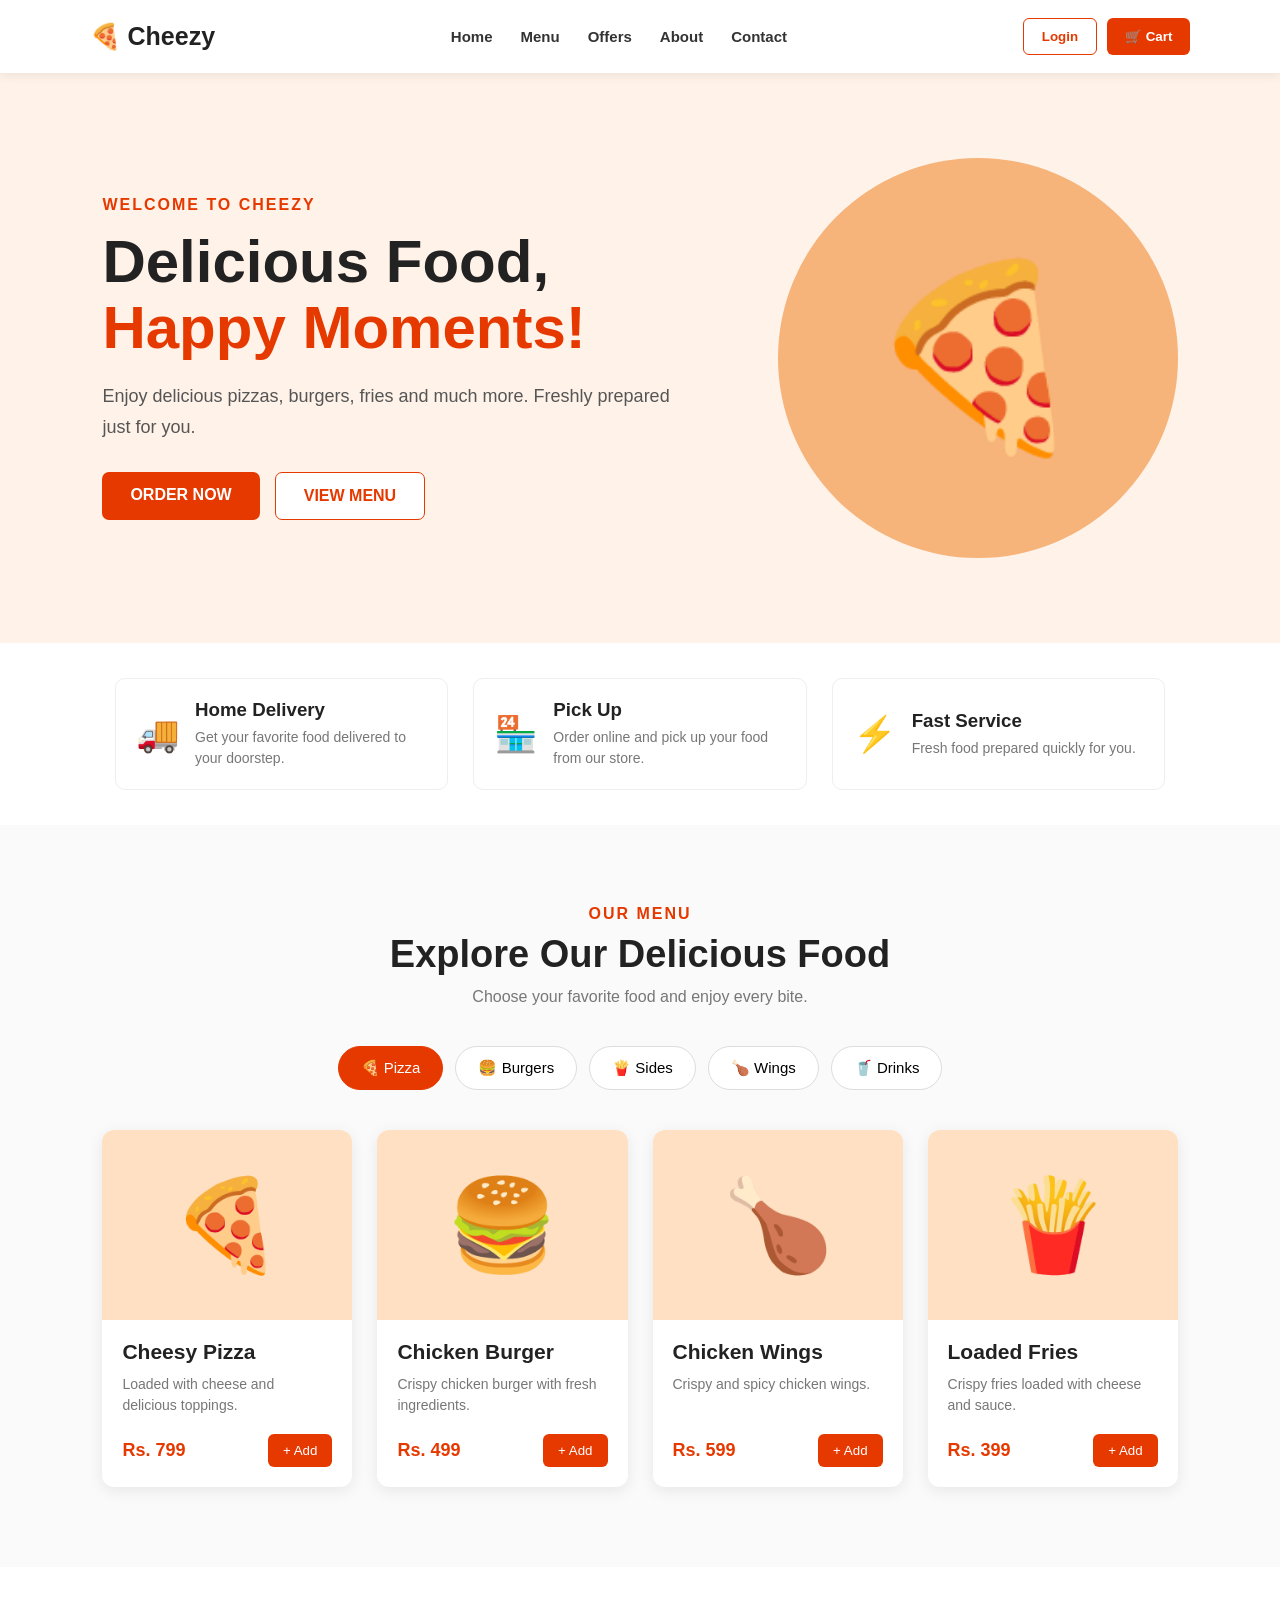
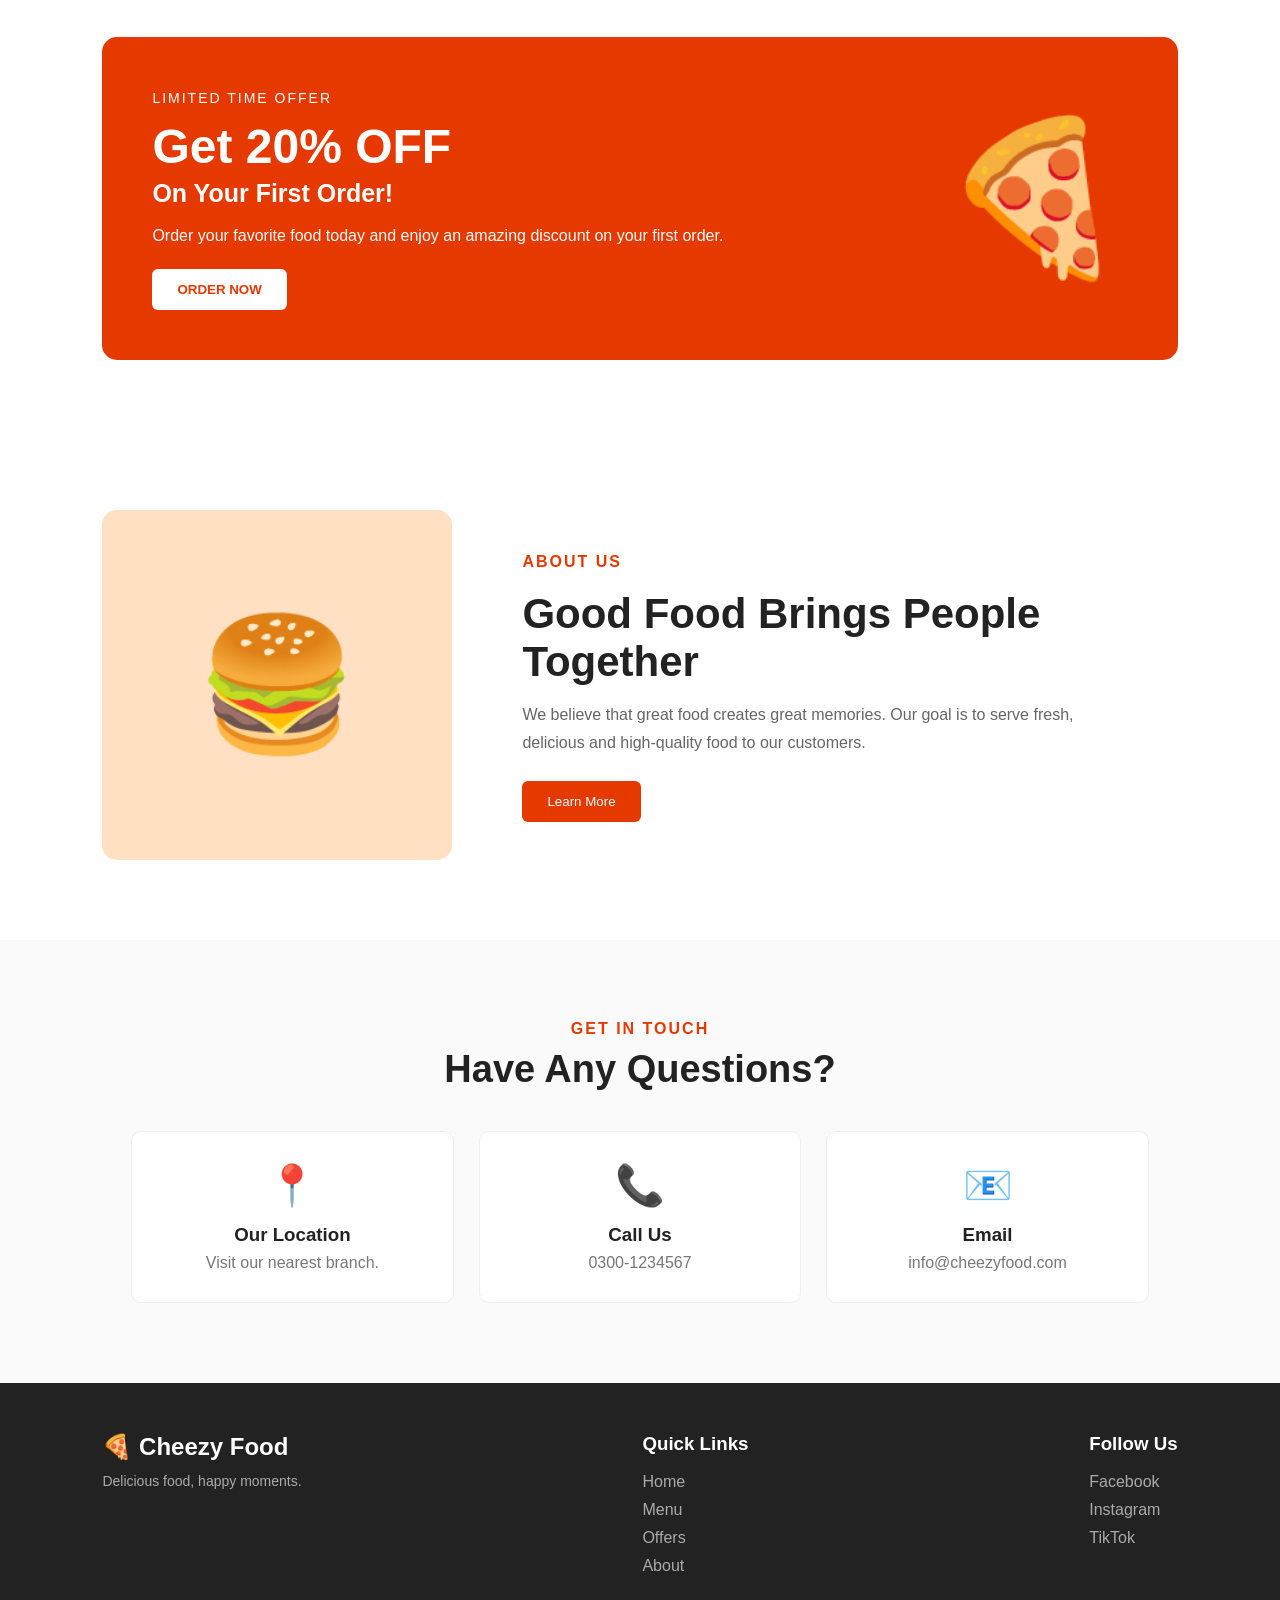
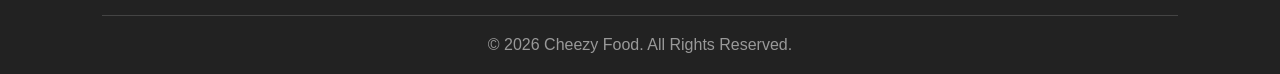
==== intex.html @ 3e284383 "Initial commit" ====
<!--DOCTYPE html>
<html lang="en">
<head>
    <meta charset="UTF-8">
    <meta name="viewport" content="width=device-width, initial-scale=1.0">
    <title>Document</title>
    <link rel="stylesheet" href="style.css"> 
</head>
<body>
 <div class="image">

        <img src="Dentira.png"
             alt="Dentira">

    </div>
<header>
    <h1>Dentira</h1>
    
    <nav>
        <a href="#">Sign in</a>
        <button>Get Started</button>
    </nav>
</header>

<section class="hero">

    <div class="content">

        <h2>
            Take control of<br>
            your spend
        </h2>

        <p>
            Consolidate all your procurement
            processes and vendors in one place
        </p>

        <button>
            Lets Get Started
        </button>

    </div>

    <div class="image">

        <img src="Doctor.png"
             alt="Dentira">

    </div>

</section>

<footer>

    <p>
        Trusted By 200+ Largest DSOs
    </p>

</footer>

    <div class="logos">

        <img src="Heartland.png" alt="Heartland">
        <img src="MB2.png" alt="MB2">
        <img src="Affordable Dentures.png" alt="Affordable Dentures">
        <img src="123Dentist.png" alt="123Dentist">
        <img src="Sonravo.png" alt="Sonravo">
        <img src="PDS Health.png" alt="PDS Health">

    </div>

</section>


<!-- Why Choose Section --

<section class="why">

    <h2>Why choose Dentira?</h2>

    <div class="cards">

        <!-- Card 1 --
        <div class="card vendors">

            <h3>All Your Vendors</h3>

            <p>
                Dentira aggregates all your favorite
                suppliers in one marketplace
            </p>

            <div class="dots"></div>
            <div class="corner"></div>

        </div>


        <!-- Card 2 --
        <div class="card stock">

            <h3>Real-time Vendor Stock Status</h3>

            <p>
                Compare your negotiated prices and stock
                status from your vendors in realtime
            </p>

            <div class="lines"></div>
            <div class="corner"></div>

        </div>

    </div>

</section>
<div class="cards">

    <div class="card catalog">
        <h3>Catalog Management</h3>
        <p>
            Improve formulary compliance by
            controlling vendor catalog item visibility
            with a click
        </p>
        <div class="shape"></div>
    </div>

    <div class="card spend">
        <h3>Spend Control</h3>
        <p>
            Customizable budgets and approval
            workflow down to location, vendor or SKU
            level
        </p>
        <div class="shape"></div>
    </div>

    <div class="card support">
        <h3>Dedicated Support</h3>
        <p>
            Team Dentira works with you to achieve
            your goals
        </p>
        <div class="shape"></div>
    </div>

    <div class="card inventory">
        <h3>Inventory Management</h3>
        <p>
            Best-in-class Artificial Intelligence for
            inventory management
        </p>
        <div class="shape"></div>
    </div>
</div>
<!-- Last Two Cards --

<div class="cards">

    <div class="card invoice">
        <h3>Invoice Matching</h3>

        <p>
            AI powered, fully automated 4-way invoice
            reconciliation
        </p>

        <div class="shape"></div>
    </div>


    <div class="card automation">
        <h3>AP Automation</h3>

        <p>
            Integrates with with your backend financial
            system seamlessly to automatically code
            invoices to your GL accounts
        </p>

        <div class="shape"></div>
    </div>

</div>


<!-- More Section --

<section class="more">

    <h2>&amp; More</h2>

    <p>
        Free customization for your unique needs.
    </p>

    <button>
        Lets Get Started
    </button>
<br>
<br>
    <h1><strong>Here’s</strong> what our customers say about us</strong></h1>
   
    <br>
    <element class="image">
 <img src="pc.png" alt="Dentira">
    </element>
<p>Dentira’s clinical supply chain platform has provided Heartland Dental with a highly sophisticated yet easy-to-use, scalable solution to give our Operations and Sourcing teams a unified view of spend as well as insights into areas of operational efficiencies—allowing our supported dentists to reduce many of the costs of practicing.</p>
<section class="faq-section">
<header>
    <h1>Get started for free</h1>
</header>
    <h1>Frequently Asked Questions</h1>
    
    <div class="faq-item">
        <h3>Is Dentira a Supplier? Or a Buying Group?</h3>
        <p>
            Dentira is neither a Supplier, nor a Buying Group. We don’t resell
            any products or negotiate prices with suppliers. Dentira is a
            platform where you can search, compare prices and order across
            all the suppliers in one place.
        </p>
    </div>

    <div class="faq-item">
        <h3>Does Dentira support my suppliers?</h3>
        <p>
            Right now Dentira supports most of the major suppliers in US.
            We are always adding more suppliers, please message us if you
            want to add a supplier.
        </p>
    </div>

    <div class="faq-item">
        <h3>Will my billing and invoicing change with suppliers?</h3>
        <p>
            No, your billing, shipping and logistics stay exactly the same
            as Dentira does not change the way your suppliers receive your orders.
        </p>
    </div>

</body>
</html>

<html lang="en">
<head>
<meta charset="UTF-8">
<meta name="viewport" content="width=device-width, initial-scale=1.0">
<title>Dentira - Take control of your spend</title>
<link rel="stylesheet" href="style.css">
</head>
<body>

  <!-- ===== HEADER ===== --
  <header class="navbar">
    <div class="container navbar-inner">
      <a href="#" class="logo">
        <span class="tooth-icon"><h1>🦷</h1></span>
        <h1> <strong>Dentira</strong></h1>
      </a>
      <nav class="nav-actions">
        <a href="#" class="signin-link"><strong>Sign in</strong></a>
        <a href="#" class="btn btn-primary">Get Started</a>
      </nav>
    </div>
  </header>
 
  <!-- ===== HERO ===== --
  <section class="hero">
    <div class="container hero-inner">
      <div class="hero-text">
        <h1>Take control of your spend</h1>
        <p>Consolidate all your procurement processes and vendors in one place</p>
        <a href="#" class="btn btn-primary btn-lg">Lets Get Started</a>
      </div>
 
      <div class="hero-visual">
        <img src="Doctor.png">
        </div>
 </div>
  </section>
 
  <!-- ===== TRUSTED BY ===== --
  <section class="trusted">
    <div class="container">
      <p class="trusted-label">Trusted By 200+ Largest DSOs</p>
      <div class="logo-row">
         <div class="logos">
        <img src="Heartland.png" alt="Heartland">
        <img src="MB2.png" alt="MB2">
        <img src="Affordable Dentures.png" alt="Affordable Dentures">
        <img src="123Dentist.png" alt="123Dentist">
        <img src="Sonravo.png" alt="Sonravo">
        <img src="PDS Health.png" alt="PDS Health">

    </div>
      </div>
    </div>
  </section>
 
  <!-- ===== WHY CHOOSE DENTIRA ===== --
  <section class="features">
    <div class="container">
      <h2 class="section-title">Why choose Dentira?</h2>
 
      <div class="feature-grid">
 
        <div class="feature-card accent-purple">
          <h3>All Your Vendors</h3>
          <p>Dentira aggregates all your favorite suppliers in one marketplace</p>
          
        </div>
 
        <div class="feature-card accent-blue">
          <h3>Real-time Vendor Stock Status</h3>
          <p>Compare your negotiated prices and stock status from your vendors in realtime</p>
          <div class="feature-graphic zigzag-graphic"></div>
        </div>
 
        <div class="feature-card accent-teal">
          <h3>Catalog Management</h3>
          <p>Improve formulary compliance by controlling vendor catalog item visibility with a click</p>
          <div class="feature-graphic diag-lines-graphic"></div>
        </div>
 
        <div class="feature-card accent-mint">
          <h3>Spend Control</h3>
          <p>Customizable budgets and approval workflow down to location, vendor or SKU level</p>
          <div class="feature-graphic pencil-graphic"></div>
        </div>
 
        <div class="feature-card accent-sage">
          <h3>Dedicated Support</h3>
          <p>Team Dentira works with you to achieve your goals</p>
          <div class="feature-graphic diamond-graphic"></div>
        </div>
 
        <div class="feature-card accent-yellow">
          <h3>Inventory Management</h3>
          <p>Best-in-class Artificial Intelligence for inventory management</p>
          <div class="feature-graphic rings-graphic"></div>
        </div>
 
        <div class="feature-card accent-gray">
          <h3>Invoice Matching</h3>
          <p>AI powered, fully automated 4-way invoice reconciliation</p>
          <div class="feature-graphic waves-graphic"></div>
        </div>
 
        <div class="feature-card accent-red">
          <h3>AP Automation</h3>
          <p>Integrates with with your backend financial system seamlessly to automatically code invoices to your GL accounts</p>
          <div class="feature-graphic chevron-graphic"></div>
        </div>
 
      </div>
    </div>
  </section>
 
  <!-- ===== & MORE ===== --
  <section class="more-section">
    <div class="container">
      <h2 class="section-title">&amp; More</h2>
      <p class="section-subtitle">Free customization for your unique needs.</p>
      <a href="#" class="btn btn-primary">Lets Get Started</a>
    </div>
  </section>
 
  <!-- ===== TESTIMONIAL ===== --



  <section class="testimonial">
    <div><h2>Here’s what our customers say about us</h2></div>
    <div class="container testimonial-inner">
      <img class="avatar" src="https://i.pravatar.cc/80?img=13" alt="Brandon Belford">
      <h3 class="testi-name">Brandon Belford</h3>
      <p class="testi-role">Heartland Dental</p>
      <blockquote>
        
        Dentira's clinical supply chain platform has provided Heartland Dental with a highly
        sophisticated yet easy-to-use, scalable solution to give our Operations and
        Sourcing teams a unified view of spend as well as insights into areas of
        operational efficiencies&mdash;allowing our supported dentists to reduce many of
        the costs of practicing.
       
      </blockquote>
      
  </section>
 
  <!-- ===== CTA BANNER ===== --
  <section class="cta-banner">
    <div class="container">
      <h2>Get started for free</h2>
      <a href="#" class="btn btn-white">Lets Get Started</a>
    </div>
  </section>
 
  <section class="faq">
  <div class="container">

    <h2 class="section-title left">Frequently Asked Questions</h2>

    <div class="faq-item">
      <button class="faq-question">
        <span>Is Dentira a Supplier? Or a Buying Group?</span>
        <span class="arrow">▼</span>
      </button>

      <div class="faq-answer">
        Dentira is neither a Supplier, nor a Buying Group. We don't resell any products
        or negotiate prices with suppliers. Dentira is a platform where you can search,
        compare prices and order across all the suppliers in one place.
      </div>
    </div>


    <div class="faq-item">
      <button class="faq-question">
        <span>Does Dentira support my suppliers?</span>
        <span class="arrow">▼</span>
      </button>

      <div class="faq-answer">
        Right now Dentira supports most of the major suppliers in US. We are always
        adding more suppliers, please message us if you want to add a supplier.
      </div>
    </div>


    <div class="faq-item">
      <button class="faq-question">
        <span>Will my billing and invoicing change with suppliers?</span>
        <span class="arrow">▼</span>
      </button>

      <div class="faq-answer">
        No, your billing, shipping and logistics stay exactly the same as Dentira
        does not change the way your suppliers receive your orders.
      </div>
    </div>


    <div class="faq-item">
      <button class="faq-question">
        <span>Will I get my negotiated pricing with supplier?</span>
        <span class="arrow">▼</span>
      </button>

      <div class="faq-answer">
        Yes, Dentira supports all special pricing like negotiated prices, group
        discounts, promotions and manufacturer offers.
      </div>
    </div>


    <div class="faq-item">
      <button class="faq-question">
        <span>Can I order from my existing suppliers and get same pricing?</span>
        <span class="arrow">▼</span>
      </button>

      <div class="faq-answer">
        Yes, you can order from your existing suppliers and get the exact same
        pricing on Dentira.
      </div>
    </div>


    <div class="faq-item">
      <button class="faq-question">
        <span>Why do I need to link my supplier accounts with Dentira?</span>
        <span class="arrow">▼</span>
      </button>

      <div class="faq-answer">
        Suppliers charge different prices to each dental practice for the exact
        same items. When you link your supplier accounts, you will see your
        unique prices on Dentira.
      </div>
    </div>

  </div>
</section>
 
  <!-- ===== FOOTER ===== --
  <footer class="footer">
    <div class="container footer-inner">
        
       <img src="data.png" alt="Dentira Logo">
       
 
      <div class="footer-links">
        <h5>Links</h5>
        <a href="#">Privacy Policy</a>
        <a href="#">Terms &amp; Conditions</a>
      </div>
 
      <div class="footer-contact">
    <h5>Have a Question?</h5>

    <p>
        <img src="location_icon.png" alt="Location">
        <span>
            145 Magnolia Street,<br>
            San Francisco, CA 94123
        </span>
    </p>

    <p>
        <img src="mail.png" alt="Email">
        <span>support@dentira.com</span>
    </p>
</div>
    </div>
  </footer>
  <!- FORM MODAL YAHAN --
  <div id="formModal" class="modal">
    ...
  </div>
 <script src="script.js"></script>

 <div id="formModal" class="modal">

  <div class="modal-box">

    <button class="close-modal">&times;</button>

    <h2>Get Started</h2>

    <p>Fill in your details below.</p>

    <form id="startForm">

      <input type="text" placeholder="Full Name" required>

      <input type="email" placeholder="Email Address" required>

      <input type="text" placeholder="Company Name" required>

      <input type="tel" placeholder="Phone Number" required>

      <button type="submit" class="btn btn-primary">
        Submit
      </button>

    </form>

  </div>

</div>

<script src="script.js"></script>
</body>
</html>-->


<!DOCTYPE html>
<html lang="en">

<head>
    <meta charset="UTF-8">
    <meta name="viewport" content="width=device-width, initial-scale=1.0">

    <title>Cheezy Food - Delicious Food</title>

    <link rel="stylesheet" href="style.css">
</head>

<body>

    <!-- ================= HEADER ================= -->

    <header class="header">

        <div class="logo">
            🍕 <span>Cheezy</span>
        </div>

        <nav class="navbar">
            <a href="#home">Home</a>
            <a href="#menu">Menu</a>
            <a href="#offers">Offers</a>
            <a href="#about">About</a>
            <a href="#contact">Contact</a>
        </nav>

        <div class="header-buttons">
            <button class="login-btn">Login</button>
            <button class="cart-btn">🛒 Cart</button>
        </div>

    </header>


    <!-- ================= HERO ================= -->

    <section class="hero" id="home">

        <div class="hero-content">

            <p class="small-heading">WELCOME TO CHEEZY</p>

            <h1>
                Delicious Food,
                <span>Happy Moments!</span>
            </h1>

            <p class="hero-text">
                Enjoy delicious pizzas, burgers, fries and much more.
                Freshly prepared just for you.
            </p>

            <div class="hero-buttons">
                <a href="#menu" class="order-btn">ORDER NOW</a>
                <a href="#menu" class="menu-btn">VIEW MENU</a>
            </div>

        </div>

        <div class="hero-image">
            🍕
        </div>

    </section>


    <!-- ================= DELIVERY ================= -->

    <section class="delivery">

        <div class="delivery-box">

            <div class="delivery-icon">
                🚚
            </div>

            <div>
                <h3>Home Delivery</h3>
                <p>Get your favorite food delivered to your doorstep.</p>
            </div>

        </div>


        <div class="delivery-box">

            <div class="delivery-icon">
                🏪
            </div>

            <div>
                <h3>Pick Up</h3>
                <p>Order online and pick up your food from our store.</p>
            </div>

        </div>


        <div class="delivery-box">

            <div class="delivery-icon">
                ⚡
            </div>

            <div>
                <h3>Fast Service</h3>
                <p>Fresh food prepared quickly for you.</p>
            </div>

        </div>

    </section>


    <!-- ================= MENU ================= -->

    <section class="menu" id="menu">

        <div class="section-heading">

            <p>OUR MENU</p>

            <h2>Explore Our Delicious Food</h2>

            <span>
                Choose your favorite food and enjoy every bite.
            </span>

        </div>


        <!-- Categories -->

        <div class="categories">

            <button class="category active">
                🍕 Pizza
            </button>

            <button class="category">
                🍔 Burgers
            </button>

            <button class="category">
                🍟 Sides
            </button>

            <button class="category">
                🍗 Wings
            </button>

            <button class="category">
                🥤 Drinks
            </button>

        </div>


        <!-- Food Cards -->

        <div class="food-container">


            <!-- Card 1 -->

            <div class="food-card">

                <div class="food-image">
                    🍕
                </div>

                <div class="food-info">

                    <h3>Cheesy Pizza</h3>

                    <p>
                        Loaded with cheese and delicious toppings.
                    </p>

                    <div class="food-bottom">

                        <strong>Rs. 799</strong>

                        <button class="add-btn">
                            + Add
                        </button>

                    </div>

                </div>

            </div>


            <!-- Card 2 -->

            <div class="food-card">

                <div class="food-image">
                    🍔
                </div>

                <div class="food-info">

                    <h3>Chicken Burger</h3>

                    <p>
                        Crispy chicken burger with fresh ingredients.
                    </p>

                    <div class="food-bottom">

                        <strong>Rs. 499</strong>

                        <button class="add-btn">
                            + Add
                        </button>

                    </div>

                </div>

            </div>


            <!-- Card 3 -->

            <div class="food-card">

                <div class="food-image">
                    🍗
                </div>

                <div class="food-info">

                    <h3>Chicken Wings</h3>

                    <p>
                        Crispy and spicy chicken wings.
                    </p>

                    <div class="food-bottom">

                        <strong>Rs. 599</strong>

                        <button class="add-btn">
                            + Add
                        </button>

                    </div>

                </div>

            </div>


            <!-- Card 4 -->

            <div class="food-card">

                <div class="food-image">
                    🍟
                </div>

                <div class="food-info">

                    <h3>Loaded Fries</h3>

                    <p>
                        Crispy fries loaded with cheese and sauce.
                    </p>

                    <div class="food-bottom">

                        <strong>Rs. 399</strong>

                        <button class="add-btn">
                            + Add
                        </button>

                    </div>

                </div>

            </div>

        </div>

    </section>


    <!-- ================= OFFER ================= -->

    <section class="offer" id="offers">

        <div class="offer-content">

            <p>LIMITED TIME OFFER</p>

            <h2>Get 20% OFF</h2>

            <h3>On Your First Order!</h3>

            <p>
                Order your favorite food today and enjoy an amazing
                discount on your first order.
            </p>

            <button class="offer-btn">
                ORDER NOW
            </button>

        </div>

        <div class="offer-icon">
            🍕
        </div>

    </section>


    <!-- ================= ABOUT ================= -->

    <section class="about" id="about">

        <div class="about-image">
            🍔
        </div>

        <div class="about-content">

            <p>ABOUT US</p>

            <h2>
                Good Food Brings
                People Together
            </h2>

            <p>
                We believe that great food creates great memories.
                Our goal is to serve fresh, delicious and high-quality
                food to our customers.
            </p>

            <button class="read-btn">
                Learn More
            </button>

        </div>

    </section>


    <!-- ================= CONTACT ================= -->

    <section class="contact" id="contact">

        <div class="section-heading">

            <p>GET IN TOUCH</p>

            <h2>Have Any Questions?</h2>

        </div>

        <div class="contact-container">

            <div class="contact-box">

                <span>📍</span>

                <h3>Our Location</h3>

                <p>Visit our nearest branch.</p>

            </div>


            <div class="contact-box">

                <span>📞</span>

                <h3>Call Us</h3>

                <p>0300-1234567</p>

            </div>


            <div class="contact-box">

                <span>📧</span>

                <h3>Email</h3>

                <p>info@cheezyfood.com</p>

            </div>

        </div>

    </section>


    <!-- ================= FOOTER ================= -->

    <footer>

        <div class="footer-content">

            <div class="footer-logo">

                🍕 Cheezy Food

                <p>
                    Delicious food, happy moments.
                </p>

            </div>


            <div class="footer-links">

                <h3>Quick Links</h3>

                <a href="#home">Home</a>
                <a href="#menu">Menu</a>
                <a href="#offers">Offers</a>
                <a href="#about">About</a>

            </div>


            <div class="footer-links">

                <h3>Follow Us</h3>

                <a href="#">Facebook</a>
                <a href="#">Instagram</a>
                <a href="#">TikTok</a>

            </div>

        </div>


        <div class="copyright">

            <p>
                © 2026 Cheezy Food. All Rights Reserved.
            </p>

        </div>

    </footer>
    <!-- ================= LOGIN SCREEN ================= -->

<div class="login-screen" id="loginScreen">

    <!-- Left Side -->

    <div class="login-left">

        <div class="login-logo">
            🍔 <strong>Cheezious</strong>
        </div>

        <div class="login-content">

            <div class="login-small-logo">
                🍔
            </div>

            <h1>
                Hey there, feeling hungry?
            </h1>

            <p>
                Let’s enjoy your food with cheezious!
            </p>


            <!-- Continue With Phone -->

            <button class="phone-login-btn" id="phoneLoginBtn">

                📞

                <span>
                    CONTINUE WITH PHONE
                </span>

            </button>


            <!-- Guest -->

            <button class="guest-btn" id="guestBtn">

                CONTINUE AS A GUEST

            </button>

        </div>

    </div>


    <!-- Right Side -->

    <div class="login-right">

        <button class="close-login" id="closeLogin">
            🎧
        </button>

        <div class="login-right-content">

            <div class="big-logo">
                🍔
            </div>

            <h2>Cheezious</h2>

            <div class="delivery-image">
                🛵
            </div>

        </div>

    </div>

</div>
<script src="script.js"></script> 
</body>

</html>
---- style.css ----
/*body {
    margin: 0;
    font-family: Arial;
}

header {
    display: flex;
    justify-content: space-between;
    align-items: center;
    padding: 15px 30px;
}

header h1 {
    font-size: 35px;
}

nav {
    display: flex;
    gap: 30px;
    align-items: center;
}

nav button,
.hero button {
    background-color: #00ad73;
    color: white;
    border: none;
    padding: 15px 25px;
    border-radius: 25px;
}

.hero {
    display: flex;
    justify-content: space-between;
    align-items: center;
    padding: 60px;
}

.content {
    width: 45%;
}

.content h2 {
    font-size: 55px;
}

.content p {
    font-size: 24px;
    line-height: 1.5;
}
.image {
    width: 50%;
    text-align: left;
}

.image img {
    width: 250%;
    text-align: right;
}

footer {
    text-align: center;
    padding: 30px;
}
/* Trusted Section */

/*.trusted {
    text-align: center;
    padding: 40px 50px;
    border-bottom: 1px solid #ddd;
}

.trusted p {
    font-size: 15px;
    color: #333;
}

.logos {
    display: flex;
    justify-content: space-between;
    align-items: center;
    margin-top: 35px;
}

.logos h2 {
    color: #999;
    font-size: 22px;
}


/* Why Choose Section *

.why {
    padding: 70px 0;
    background-color: white;
    text-align: center;
}

.why > h2 {
    font-size: 40px;
    margin-bottom: 50px;
}
*/

/* Cards */

/*.cards {
    display: grid;
    grid-template-columns: 1fr 1fr;

    gap: 24px;

    max-width: 830px;
    margin: auto;
}

.card {
    position: relative;

    height: 190px;

    padding: 32px;

    background-color: white;

    border: 1px solid #ddd;
    border-radius: 8px;

    box-shadow: 0 8px 20px #ddd;

    text-align: left;

    overflow: hidden;
}

.card h3 {
    position: relative;
    z-index: 2;

    font-size: 28px;
    margin: 5px 0 12px;
}

.card p {
    position: relative;
    z-index: 2;
    font-size: 18px;
    line-height: 1.6;

    max-width: 480px;
}
/* Bottom-right shape *

.corner {
    position: absolute;

    right: 0;
    bottom: 0;

    width: 135px;
    height: 72px;

    clip-path: polygon(
        40% 0,
        100% 0,
        100% 100%,
        0 100%
    );
}

.vendors .corner {
    background-color: #ded9eb;
}

.stock .corner {
    background-color: #c6d8e7;
}



/* Bottom-right shape *

.shape {
    position: absolute;

    right: 0;
    bottom: 0;
     background-color: #fff0cd;
    width: 135px;
    height: 80px;

    clip-path: polygon(
        40% 0,
        100% 0,
        100% 100%,
        0 100%
    );
}

/* Different colors *

.catalog .shape {
    background-color: #d7ebf5;
    
}

.spend .shape {
    background-color: #a9ddd5;
}

.support .shape {
    background-color: #dce8e5;
}

.inventory .shape {
    background-color: #fff0cd;
}
/* Last Cards *

.invoice .shape {
    background-color: #fde9df;
    
}

.automation .shape {
    background-color: #ffc3c5;
}

/* More Section *

.more {
    text-align: center;

    padding: 70px 20px;
}

.more h2 {
    font-size: 40px;
    margin-bottom: 10px;
}

.more p {
    font-size: 24px;
    margin-bottom: 45px;
}

.more button {
    background-color: #00ad73;
    color: white;

    border: none;

    padding: 18px 50px;

    font-size: 16px;
    font-weight: bold;

    border-radius: 3px;

    cursor: pointer;
}

.more button:hover {
    background-color: #008f60;
}
* {
            margin: 0;
            padding: 0;
            box-sizing: border-box;
        }

        body {
            font-family: Arial, sans-serif;
            background: #ffffff;
        }

        .footer {
            width: 100%;
            min-height: 270px;
            padding: 65px 47px;
            display: flex;
            justify-content: space-between;
            align-items: flex-start;
            background: #ffffff;
        }

        /* Left Section *
        .footer-left {
            width: 45%;
        }

        .logo {
            display: flex;
            align-items: center;
            gap: 12px;
        }

        .logo-icon {
            width: 52px;
            height: 45px;
            background: #0caf79;
            border-radius: 50% 50% 50% 0;
            transform: rotate(-45deg);
            position: relative;
        }

        .logo-icon::after {
            content: "";
            position: absolute;
            width: 22px;
            height: 35px;
            background: white;
            border-radius: 50%;
            left: 15px;
            top: 5px;
            transform: rotate(45deg);
            opacity: 0.15;
        }

        .logo-text {
            font-size: 50px;
            font-weight: 800;
            color: #06251f;
            letter-spacing: -2px;
        }

        /* Social Icons *
        .social-icons {
            display: flex;
            gap: 15px;
            margin-top: 28px;
            margin-left: 2px;
        }

        .social-icons a {
            width: 35px;
            height: 35px;
            border-radius: 50%;
            background: #18ad79;
            color: white;
            display: flex;
            justify-content: center;
            align-items: center;
            text-decoration: none;
            font-size: 16px;
            transition: 0.3s;
        }

        .social-icons a:hover {
            background: #07865c;
        }

        /* Middle Section *
        .footer-links {
            width: 23%;
        }

        .footer-links h3,
        .contact h3 {
            font-size: 17px;
            margin-bottom: 25px;
            color: #050505;
        }

        .footer-links a {
            display: block;
            text-decoration: none;
            color: #111;
            font-size: 14px;
            margin-bottom: 25px;
        }

        .footer-links a:hover {
            color: #10a873;
        }

        /* Right Section *
        .contact {
            width: 22%;
        }
        .contact-item {
            display: flex;
            align-items: flex-start;
            gap: 14px;
            margin-bottom: 23px;
            font-size: 14px;
            line-height: 1.5;
            color: #111;
        }

        .contact-item i {
            color: #000;
            font-size: 15px;
            margin-top: 3px;
            width: 13px;
        }

        /* Responsive *
        @media (max-width: 768px) {
            .footer {
                flex-direction: column;
                gap: 40px;
                padding: 40px 30px;
            }
            .footer-left,
            .footer-links,
            .contact {
                width: 100%;
            }
            .logo-text {
                font-size: 40px;
            }
        }
         

.image img {
    width: 40%;
    text-align: center;
}

    /* FAQ Section *
.faq-section {
    width: 100%;
    padding: 35px 40px 0;
    background: #fff;
    font-family: Arial, sans-serif;
    text-align: left;
}

.faq-section h1 {
    font-size: 40px;
    font-weight: 700;
    color: #000;
    margin: 0 0 35px;
    line-height: 1.2;
    text-align: left;
}

/* FAQ Item *
.faq-item {
    padding: 0 0 22px;
    margin-bottom: 33px;
    border-bottom: 1px solid #e2e2e2;
    text-align: left;
}

.faq-item h3 {
    font-size: 18px;
    font-weight: 700;
    color: #050505;
    margin: 0 0 10px;
    text-align: left;
}

.faq-item p {
    font-size: 14px;
    line-height: 1.6;
    color: #222;
    margin: 0;
    max-width: 680px;
    text-align: left;
}

/* Responsive *
@media (max-width: 768px) {
    .faq-section {
        padding: 30px 20px;
    }

    .faq-section h1 {
        font-size: 32px;
    }

    .faq-item h3 {
        font-size: 17px;
    }

    .faq-item p {
        font-size: 14px;
    }
}*/


/* ===================== RESET & BASE ===================== *
* { margin: 0; padding: 0;  }

body {
  font-family: -apple-system, BlinkMacSystemFont, "Segoe UI", Roboto, Helvetica, Arial, sans-serif;
  color: #1a1a1a;
  background: #fff;
  line-height: 1;
}

.container {
  max-width: 1200px;
  margin: 0 auto;
  padding: 0 40px;
}

a { text-decoration: none; color: inherit; }

h1, h2, h3, h4 { font-weight: 800; line-height: 1.15; }

/* ===================== BUTTONS ===================== *
.btn {
  display: inline-block;
  padding: 14px 28px;
  border-radius: 12px;
  font-weight: 750;
  font-size: 15px;
  cursor: pointer;
  border: none;
  transition: transform 0.15s ease, box-shadow 0.15s ease;
}
.btn:hover { transform: translateY(-1px); }

.btn-primary {
  background: #17a673;
  color: #fff;
  padding: 15px;
  border-radius: 120px;
}
.btn-primary:hover { background: #128a5f; }

.btn-lg { padding: 16px 34px; font-size: 16px; 
border-radius: 0px;}

.btn-white {
  background: #fff;
  color: #17a673;
}

/* ===================== NAVBAR ===================== *
.navbar {
  padding: 22px 0;
  border-bottom: 1px solid #f0f0f0;
}
.navbar-inner {
  display: flex;
  align-items: center;
  justify-content: space-between;
}
.logo {
  display: flex;
  align-items: center;
  gap: 8px;
  font-size: 22px;
  font-weight: 800;
}
.tooth-icon { font-size: 22px; 
margin-left: -50px;
}



.nav-actions {
  display: flex;
  align-items: center;
  gap: 24px;
}
.signin-link { font-weight: 600; font-size: 15px; }

/* ===================== HERO ===================== *
.hero {
  padding: 80px 0 60px;
  background: #fff;
}
.hero-inner {
  display: flex;
  align-items: center;
  justify-content: space-between;
  gap: 40px;
  flex-wrap: wrap;
}
.hero-text {
  max-width: 520px;
}
.hero-text h1 {
  font-size: 56px;
  margin-bottom: 24px;
  letter-spacing: -1px;

}
.hero-text p {
  font-size: 18px;
  color: #555;
  margin-bottom: 32px;
  max-width: 420px;
}

.hero-visual {
    display: flex;
    justify-content: flex-end;
    margin-left: auto;
    
}

.hero-visual img {
    width: 600px;
    height: 350px;
}

/* stats card *
.stats-card {
  position: absolute;
  top: 0;
  left: 10%;
  width: 170px;
  background: #fff;
  border: 1px solid #eee;
  border-radius: 10px;
  box-shadow: 0 12px 30px rgba(0,0,0,0.08);
  padding: 16px;
  z-index: 3;
}
.stats-lines { margin-bottom: 0px; }
.stat-row { display: flex; align-items: center; gap: 8px; margin-bottom: 8px; }
.dot { width: 8px; height: 8px; border-radius: 50%; flex-shrink: 0; }
.dot-green { background: #17a673; }
.dot-red { background: #e0523a; }
.line { height: 6px; flex: 1; background: #dceee6; border-radius: 3px; }
.line.short { width: 60%; flex: none; background: #f7dcd4; }
.bars {
  display: flex;
  align-items: flex-end;
  gap: 6px;
  height: 60px;
  margin-bottom: 10px;
}
.bars span {
  flex: 1;
  background: #17a673;
  border-radius: 2px 2px 0 0;
}
.wave { width: 100%; height: 30px; }

/* target icon *
.target-icon {
  position: absolute;
  top: 0;
  right: 5%;
  z-index: 3;
}

/* illustration blob *
.illustration {
  position: absolute;
  bottom: 0;
  right: 8%;
  width: 420px;
  height: 380px;
}
.blob {
  position: absolute;
  bottom: 0;
  right: 0;
  width: 380px;
  height: 340px;
  background: #17a673;
  border-radius: 55% 45% 40% 60% / 60% 55% 45% 40%;
}
.dentist {
  position: absolute;
  bottom: 40px;
  left: 40px;
  width: 90px;
  height: 130px;
  background: #fff;
  border-radius: 45px 45px 20px 20px;
}
.dentist::before {
  content: "";
  position: absolute;
  top: -38px;
  left: 20px;
  width: 50px;
  height: 50px;
  background: #f4b183;
  border-radius: 50%;
}
.patient {
  position: absolute;
  bottom: 20px;
  right: 60px;
  width: 100px;
  height: 150px;
  background: #e8734a;
  border-radius: 30px 30px 15px 15px;
}
.patient::before {
  content: "";
  position: absolute;
  top: -40px;
  left: 25px;
  width: 55px;
  height: 55px;
  background: #f4b183;
  border-radius: 50%;
}
.tray {
  position: absolute;
  bottom: 0;
  left: 30px;
  width: 140px;
  height: 20px;
  background: #d9d9d9;
  border-radius: 4px;
}

/* ===================== TRUSTED BY ===================== *
.trusted {
  padding: 0;
  text-align: center;
margin-bottom: 30px;
}
.trusted-label {
  color: #000;
  font-size: 15px;
  margin-bottom: 30px;
  
}

.logo-row {
    width: 100%;
    display: flex;
    justify-content: center;
    align-items: center;
    padding: 30px 0;
}

.logos {
    width: 100%;
    max-width: 1100px;
    display: flex;
    justify-content: space-between;
    align-items: center;
    gap: 35px;
}

.logos img {
    max-width: 300px;
    max-height: 150px;
   
    object-fit: contain;
}


/* ===================== FEATURES ===================== *
.features {
    padding: 60px 0 10px;
    background: repeating-linear-gradient(45deg, #fafafa 0 1px, transparent 1px 24px);
    margin-bottom: 20px;
    width: 100%;
}

.feature-grid {
    display: grid;
    grid-template-columns: repeat(2, 1fr);
    gap: 24px;
    padding-bottom: 40px;
    max-width: 800px;
    margin: 0 auto;
}
.section-title {
  text-align: center;
  font-size: 34px;
  margin-bottom: 50px;
}
.section-title.left { text-align: left; }


.feature-graphic {
  position: absolute;
  bottom: 20px;
  right: 20px;
  width: 60px;
  height: 60px;
}
.feature-card {
    position: relative;
    background: #fff;
    border-radius: 12px;
    padding: 32px;
    height: 180px;
    overflow: hidden;
    box-shadow: 0 4px 16px rgba(0, 0, 0, 0.05);
}

.feature-card h3 {
    font-size: 27px;
    line-height: 1.3;
    margin: 0 0 10px 0;
    font-weight: 800;
    max-width: 100%;
}

.feature-card p {
    color: #555;
    font-size: 17px;
    line-height: 1.5;
    margin: 0;
    max-width: 100%;
}

/* corner accent triangle for each card *
.feature-card::after {
  content: "";
  position: absolute;
  bottom: -1px;
  right: -1px;
  width: 90px;
  height: 60px;
  clip-path: polygon(100% 0, 100% 100%, 30% 100%);
}
.accent-purple::after { background: #e3d9f3; }
.accent-blue::after { background: #cfe3f7; }
.accent-teal::after { background: #cdeee2; }
.accent-mint::after { background: #d8f3df; }
.accent-sage::after { background: #dde9df; }
.accent-yellow::after { background: #faedc4; }
.accent-gray::after { background: #ececec; }
.accent-red::after { background: #f8d3d3; }

/* small decorative graphics *
.dots-graphic {
  display: grid;
  grid-template-columns: repeat(5, 6px);
  gap: 6px;
}
.dots-graphic span {
  width: 6px; height: 6px; border-radius: 50%;
  border: 1.5px solid #ccc;
}
.zigzag-graphic {
  background: repeating-linear-gradient(135deg, #a9cbe8 0 2px, transparent 2px 8px);
}
.diag-lines-graphic {
  background: repeating-linear-gradient(-45deg, #9ad8bb 0 2px, transparent 2px 10px);
}
.pencil-graphic {
  background: linear-gradient(135deg, transparent 45%, #7dbd94 45%, #7dbd94 55%, transparent 55%);
}
.diamond-graphic {
  border: 2px solid #a9c3ac;
  transform: rotate(45deg);
  width: 40px;
  height: 40px;
}
.rings-graphic {
  border-radius: 50%;
  border: 2px solid #e8c364;
  box-shadow: 0 0 0 8px rgba(232,195,100,0.25);
}
.waves-graphic {
  background: repeating-linear-gradient(0deg, #ccc 0 2px, transparent 2px 8px);
}
.chevron-graphic {
  background: repeating-linear-gradient(45deg, #e79a86 0 3px, transparent 3px 10px);
}

/* ===================== MORE SECTION ===================== *
.more-section {
  text-align: center;
  padding: 60px 0 70px;
  
}
.section-subtitle {
  color: #555;
  font-size: 25px;
  margin-bottom: 28px;
}

/* ===================== TESTIMONIAL ===================== *
.testimonial-section h2 {
    text-align: center;
    font-size: 38px;
    font-weight: 800;
    margin-bottom: 70px;
}
.testimonial {
    h2 {
    text-align: center;
    font-size: 38px;
    font-weight: 800;
    margin-bottom: 70px;
}
  padding: 20px 0 70px;
  text-align: center;
}
.testimonial-inner { max-width: 700px; margin: 0 auto; }
.avatar {
  width: 150px;
  height: 150px;
  border-radius: 50%;
  margin-bottom: 14px;
  object-fit: cover;
}
.testi-name { color: #17a673; font-size: 30px; margin-bottom: 2px; }
.testi-role { color: #777; margin-bottom: 24px; font-size: 20px; }
blockquote {
  position: relative;
  font-size: 17px;
  color: #333;
  line-height: 1.7;
  padding: 0 30px;
}
.quote-mark {
  font-size: 40px;
  color: #ddd;
  font-family: Georgia, serif;
  line-height: 0;
}

/* ===================== CTA BANNER ===================== *
.cta-banner {
  background: #17a673;
  padding: 70px 0;
  text-align: center;
  background-size: 18px 18px;
  background-position: 0 0, 20px 20px;
}
.cta-banner h2 {
  color: #fff;
  font-size: 34px;
  margin-bottom: 26px;
}
/* ===================== FAQ ===================== *
.faq {
  padding: 80px 0;
  margin: 0;
display: flex;
  align-items: center;
  justify-content: center;
  font-size: 14px;
  max-width: 700px;
    margin-left: 50px;
    margin-right: auto;
    line-height: 2;
}

/* FAQ DROPDOWN *

.faq-question {
    display: flex;
    justify-content: space-between;
    align-items: center;
    cursor: pointer;
}

.faq-question h4 {
    margin: 0;
}

.arrow {
    font-size: 18px;
    transition: transform 0.3s ease;
}

.faq-item p {
    display: none;
    margin-top: 15px;
}

.faq-item.active p {
    display: block;
}

.faq-item.active .arrow {
    transform: rotate(180deg);
}

.faq-item {
  padding: 26px 0;
  border-bottom: 1px solid #eee;
}

.faq-item h4 {
  font-size: 18px;
  margin-bottom: 10px;

}

.faq-item p {
  color: #555;
  font-size: 15px;
  max-width: 700px;
}

.faq-question {
    display: flex;
    justify-content: space-between;
    align-items: center;
    cursor: pointer;
}

.faq-question h4 {
    margin: 0;
}

.faq-arrow {
    font-size: 18px;
    transition: transform 0.3s ease;
    cursor: pointer;
}

.faq-answer {
    display: none;
    margin-top: 15px;
}

.faq-item.active .faq-answer {
    display: block;
}

.faq-item.active .faq-arrow {
    transform: rotate(180deg);
}

/* ===================== FOOTER ===================== *
.footer {
  background: #fafafa;
  padding: 50px 0;
  border-top: 1px solid #eee;
  color: black;
}
.footer-inner {
  display: flex;
  justify-content: space-between;
  flex-wrap: wrap;
  gap: 40px;
}
.footer-brand { max-width: 260px; }
.social-icons {
  display: flex;
  gap: 10px;
  margin-top: 20px;
  color: #000;
}
.social-icons a {
  width: 32px;
  height: 32px;
  border-radius: 50%;
  background: #17a673;
  color: Black;
  display: flex;
  align-items: center;
  justify-content: center;
  font-size: 14px;
}
.footer-links h5, .footer-contact h5 {
  font-size: 20px;
  margin-bottom: 20px;
  color: #000;
 
}
.footer {
    background-color: #fff;
    padding: 40px 0;
}

.footer-inner {
    display: flex;
    align-items: flex-start;
}

.footer-inner > img {
    width: 400px;
    height: 150px;
    object-fit: contain;
    margin-left: 2px;
}
.footer-links a {
  display: block;
  color:black;
  margin-bottom: 10px;
  font-size: 15px;
}
.footer-contact p {
  color:black;
  font-size: 14px;
  margin-bottom: 12px;
}

/* ===================== RESPONSIVE ===================== *
@media (max-width: 900px) {
  .feature-grid { grid-template-columns: 1fr; }
  .hero-inner { flex-direction: column; text-align: center; }
  .hero-text p { margin-left: auto; margin-right: auto; }
  .hero-visual { width: 100%; }
}

@media (max-width: 600px) {
  .container { padding: 0 20px; }
  .hero-text h1 { font-size: 38px; }
  .navbar-inner { flex-wrap: wrap; gap: 12px; }
  .footer-inner { flex-direction: column; }
}
/* FAQ DROPDOWN *

.faq-item {
    border-bottom: 1px solid #ddd;
    padding: 20px 0;
}

.faq-question {
    width: 100%;
    background: none;
    border: none;
    display: flex;
    justify-content: space-between;
    align-items: center;
    text-align: left;
    font-size: 18px;
    font-weight: bold;
    cursor: pointer;
    padding: 0;
}

.faq-question .arrow {
    font-size: 16px;
    transition: transform 0.3s ease;
}

.faq-answer {
    display: none;
    padding-top: 15px;
    line-height: 1.7;
    color: #555;
}

.faq-item.active .faq-answer {
    display: block;
}

.faq-item.active .arrow {
    transform: rotate(180deg);
}
.footer-contact {
    width: 300px;
}

.footer-contact h5 {
    font-size: 18px;
    color: #000;
    margin: 0 0 20px 0;
}

.footer-contact p {
    display: flex;
    align-items: flex-start;
    gap: 0px;
    margin: 0 0 14px 0;
    font-size: 15px;
    color: #000;
    line-height: 1.3;
}

.footer-contact p img {
    width: 60px;
    height: 20px;
    object-fit: contain;
    flex-shrink: 0;
    margin-top: 0px;
}

.footer-contact p span {
    display: block;
}
.modal {
  display: none;
  position: fixed;
  z-index: 9999;
  top: 0;
  left: 0;
  width: 100%;
  height: 100%;
  background: rgba(0, 0, 0, 0.5);

  align-items: center;
  justify-content: center;
}

.modal.show {
  display: flex;
}*/


/* ================= GENERAL ================= */

* {
    margin: 0;
    padding: 0;
    box-sizing: border-box;
}

html {
    scroll-behavior: smooth;
}

body {
    font-family: Arial, sans-serif;
    color: #222;
    background-color: #fff;
}

a {
    text-decoration: none;
}


/* ================= HEADER ================= */

.header {
    width: 100%;
    padding: 18px 7%;

    display: flex;
    align-items: center;
    justify-content: space-between;

    background-color: white;

    box-shadow: 0 2px 10px rgba(0, 0, 0, 0.08);

    position: sticky;
    top: 0;
    z-index: 1000;
}

.cart-btn {
    position: relative;
}

.cart-count {
    position: absolute;

    top: -8px;
    right: -8px;

    width: 20px;
    height: 20px;

    background: #f4511e;
    color: white;

    border-radius: 50%;

    display: flex;
    align-items: center;
    justify-content: center;

    font-size: 11px;
    font-weight: bold;
}

.logo {
    font-size: 25px;
    font-weight: bold;
    color: #e63900;
}

.logo span {
    color: #222;
}

.navbar {
    display: flex;
    gap: 28px;
}

.navbar a {
    color: #333;
    font-size: 15px;
    font-weight: 600;
}

.navbar a:hover {
    color: #e63900;
}

.header-buttons {
    display: flex;
    gap: 10px;
}

.login-btn,
.cart-btn {
    padding: 10px 18px;
    border-radius: 6px;
    cursor: pointer;
    font-weight: bold;
}

.login-btn {
    background: white;
    border: 1px solid #e63900;
    color: #e63900;
}

.cart-btn {
    border: none;
    background: #e63900;
    color: white;
}


/* ================= HERO ================= */

.hero {
    min-height: 570px;

    padding: 70px 8%;

    display: flex;
    align-items: center;
    justify-content: space-between;

    background: #fff2e8;
}

.hero-content {
    max-width: 600px;
}

.small-heading {
    color: #e63900;
    font-weight: bold;
    letter-spacing: 2px;
    margin-bottom: 15px;
}

.hero h1 {
    font-size: 60px;
    line-height: 1.1;
    margin-bottom: 20px;
}

.hero h1 span {
    color: #e63900;
    display: block;
}

.hero-text {
    color: #555;
    font-size: 18px;
    line-height: 1.7;
    margin-bottom: 30px;
}

.hero-buttons {
    display: flex;
    gap: 15px;
}

.order-btn,
.menu-btn {
    padding: 14px 28px;
    border-radius: 7px;
    font-weight: bold;
}

.order-btn {
    background: #e63900;
    color: white;
}

.menu-btn {
    background: white;
    color: #e63900;
    border: 1px solid #e63900;
}

.hero-image {
    width: 400px;
    height: 400px;

    border-radius: 50%;

    background: #f6b37a;

    display: flex;
    align-items: center;
    justify-content: center;

    font-size: 180px;
}


/* ================= DELIVERY ================= */

.delivery {
    padding: 35px 8%;

    display: flex;
    justify-content: center;
    gap: 25px;

    background: white;
}

.delivery-box {
    width: 31%;

    display: flex;
    align-items: center;
    gap: 15px;

    padding: 20px;

    border: 1px solid #eee;
    border-radius: 10px;
}

.delivery-icon {
    font-size: 35px;
}

.delivery-box h3 {
    margin-bottom: 6px;
}

.delivery-box p {
    color: #777;
    font-size: 14px;
    line-height: 1.5;
}


/* ================= MENU ================= */

.menu {
    padding: 80px 8%;
    background: #fafafa;
}

.section-heading {
    text-align: center;
    margin-bottom: 40px;
}

.section-heading p {
    color: #e63900;
    font-weight: bold;
    letter-spacing: 2px;
    margin-bottom: 10px;
}

.section-heading h2 {
    font-size: 38px;
    margin-bottom: 12px;
}

.section-heading span {
    color: #777;
}


/* Categories */

.categories {
    display: flex;
    justify-content: center;
    gap: 12px;

    margin-bottom: 40px;

    flex-wrap: wrap;
}

.category {
    padding: 12px 22px;

    background: white;

    border: 1px solid #ddd;

    border-radius: 25px;

    cursor: pointer;

    font-size: 15px;
}

.category:hover,
.category.active {
    background: #e63900;
    color: white;
    border-color: #e63900;
}


/* Food Cards */

.food-container {
    display: grid;

    grid-template-columns: repeat(4, 1fr);

    gap: 25px;
}

.food-card {
    background: white;

    border-radius: 12px;

    overflow: hidden;

    box-shadow: 0 4px 15px rgba(0, 0, 0, 0.08);

    transition: 0.3s;
}

.food-card:hover {
    transform: translateY(-6px);
}

.food-image {
    height: 190px;

    background: #ffe0c2;

    display: flex;
    align-items: center;
    justify-content: center;

    font-size: 90px;
}

.food-info {
    padding: 20px;
}

.food-info h3 {
    font-size: 21px;
    margin-bottom: 10px;
}

.food-info p {
    color: #777;
    line-height: 1.5;
    font-size: 14px;

    min-height: 42px;
}

.food-bottom {
    margin-top: 18px;

    display: flex;
    align-items: center;
    justify-content: space-between;
}

.food-bottom strong {
    font-size: 18px;
    color: #e63900;
}

.add-btn {
    padding: 9px 15px;

    border: none;

    border-radius: 6px;

    background: #e63900;
    color: white;

    cursor: pointer;
}


/* ================= OFFER ================= */

.offer {
    margin: 70px 8%;

    padding: 50px;

    border-radius: 15px;

    background: #e63900;
    color: white;

    display: flex;
    align-items: center;
    justify-content: space-between;
}

.offer-content {
    max-width: 600px;
}

.offer-content > p:first-child {
    font-size: 14px;
    letter-spacing: 2px;
    margin-bottom: 10px;
}

.offer h2 {
    font-size: 48px;
    margin-bottom: 5px;
}

.offer h3 {
    font-size: 25px;
    margin-bottom: 15px;
}

.offer-content p {
    line-height: 1.6;
}

.offer-btn {
    margin-top: 20px;

    padding: 13px 25px;

    border: none;

    border-radius: 6px;

    background: white;
    color: #e63900;

    font-weight: bold;

    cursor: pointer;
}

.offer-icon {
    font-size: 150px;
}


/* ================= ABOUT ================= */

.about {
    padding: 80px 8%;

    display: flex;

    align-items: center;

    gap: 70px;
}

.about-image {
    min-width: 350px;
    height: 350px;

    background: #ffe0c2;

    border-radius: 15px;

    display: flex;
    align-items: center;
    justify-content: center;

    font-size: 130px;
}

.about-content {
    max-width: 600px;
}

.about-content > p:first-child {
    color: #e63900;
    font-weight: bold;
    letter-spacing: 2px;
}

.about-content h2 {
    font-size: 42px;
    margin: 15px 0;
}

.about-content p {
    color: #666;
    line-height: 1.7;
}

.read-btn {
    margin-top: 25px;

    padding: 13px 25px;

    background: #e63900;
    color: white;

    border: none;

    border-radius: 6px;

    cursor: pointer;
}


/* ================= CONTACT ================= */

.contact {
    padding: 80px 8%;
    background: #fafafa;
}

.contact-container {
    display: flex;
    justify-content: center;
    gap: 25px;
}

.contact-box {
    background: white;

    width: 30%;

    padding: 30px;

    text-align: center;

    border-radius: 10px;

    border: 1px solid #eee;
}

.contact-box span {
    font-size: 40px;
}

.contact-box h3 {
    margin: 15px 0 8px;
}

.contact-box p {
    color: #777;
}


/* ================= FOOTER ================= */

footer {
    background: #222;
    color: white;

    padding: 50px 8% 20px;
}

.footer-content {
    display: flex;
    justify-content: space-between;

    gap: 40px;
}

.footer-logo {
    font-size: 24px;
    font-weight: bold;
}

.footer-logo p {
    color: #aaa;
    font-size: 14px;
    font-weight: normal;

    margin-top: 12px;
}

.footer-links {
    display: flex;
    flex-direction: column;
    gap: 10px;
}

.footer-links h3 {
    margin-bottom: 8px;
}

.footer-links a {
    color: #aaa;
}

.footer-links a:hover {
    color: white;
}

.copyright {
    margin-top: 40px;

    padding-top: 20px;

    border-top: 1px solid #444;

    text-align: center;

    color: #999;
}


/* ================= RESPONSIVE ================= */

@media (max-width: 1000px) {

    .navbar {
        gap: 15px;
    }

    .hero h1 {
        font-size: 48px;
    }

    .hero-image {
        width: 300px;
        height: 300px;
        font-size: 130px;
    }

    .food-container {
        grid-template-columns: repeat(2, 1fr);
    }
}


@media (max-width: 750px) {

    .header {
        flex-direction: column;
        gap: 18px;
    }

    .navbar {
        flex-wrap: wrap;
        justify-content: center;
    }

    .hero {
        flex-direction: column;
        text-align: center;
        gap: 40px;
    }

    .hero-buttons {
        justify-content: center;
    }

    .delivery {
        flex-direction: column;
    }

    .delivery-box {
        width: 100%;
    }

    .food-container {
        grid-template-columns: 1fr;
    }

    .offer {
        flex-direction: column;
        text-align: center;
        gap: 30px;
    }

    .about {
        flex-direction: column;
        text-align: center;
    }

    .contact-container {
        flex-direction: column;
    }

    .contact-box {
        width: 100%;
    }

    .footer-content {
        flex-direction: column;
    }
}


@media (max-width: 500px) {

    .header {
        padding: 15px 5%;
    }

    .hero {
        padding: 50px 5%;
    }

    .hero h1 {
        font-size: 38px;
    }

    .hero-image {
        width: 230px;
        height: 230px;
        font-size: 100px;
    }

    .menu,
    .about,
    .contact {
        padding: 60px 5%;
    }

    .section-heading h2 {
        font-size: 30px;
    }

    .offer {
        margin: 50px 5%;
        padding: 35px 20px;
    }

    .offer h2 {
        font-size: 38px;
    }

    .about-image {
        min-width: 100%;
        height: 250px;
    }
}

/* =====================================
   LOGIN SCREEN
===================================== */

.login-screen {
    position: fixed;

    top: 0;
    left: 0;

    width: 100%;
    height: 100vh;

    background: white;

    display: none;

    z-index: 9999;

    overflow: hidden;
}


/* Show Login Screen */

.login-screen.show {
    display: flex;
}


/* =====================================
   LEFT SIDE
===================================== */

.login-left {
    width: 58%;

    height: 100vh;

    background: white;

    position: relative;
}


/* Logo */

.login-logo {
    position: absolute;

    top: 15px;
    left: 18px;

    font-size: 25px;

    color: #222;
}

.login-logo:first-letter {
    color: #f4511e;
}


/* Login Content */

.login-content {
    width: 460px;

    max-width: 85%;

    position: absolute;

    top: 50%;

    left: 50%;

    transform: translate(-50%, -50%);

    text-align: center;
}


/* Small Logo */

.login-small-logo {
    font-size: 65px;

    margin-bottom: 15px;
}


/* Heading */

.login-content h1 {
    font-size: 26px;

    margin-bottom: 8px;

    color: #111;
}


/* Description */

.login-content p {
    font-size: 16px;

    color: #888;

    margin-bottom: 32px;
}


/* Phone Button */

.phone-login-btn {
    width: 100%;

    height: 53px;

    border: none;

    border-radius: 10px;

    background: linear-gradient(
        to right,
        #ffda00,
        #ffd000
    );

    color: #111;

    font-size: 17px;

    font-weight: bold;

    cursor: pointer;

    display: flex;

    align-items: center;

    justify-content: center;

    gap: 15px;

    margin-bottom: 22px;
}

.phone-login-btn:hover {
    background: #ffd000;
}


/* Guest Button */

.guest-btn {
    width: 100%;

    height: 53px;

    background: white;

    border: 1px solid #f4511e;

    border-radius: 10px;

    color: #f4511e;

    font-size: 17px;

    font-weight: bold;

    cursor: pointer;
}

.guest-btn:hover {
    background: #fff4ef;
}


/* =====================================
   RIGHT SIDE
===================================== */

.login-right {
    width: 42%;

    height: 100vh;

    background: #ffd900;

    position: relative;

    overflow: hidden;
}


/* Orange Shape */

.login-right::before {
    content: "";

    position: absolute;

    top: -70px;

    right: -50px;

    width: 100%;

    height: 170px;

    background: #f4511e;

    border-radius: 0 0 0 50%;
}


/* Close / Help Button */

.close-login {
    position: absolute;

    top: 8px;

    right: 15px;

    width: 40px;

    height: 40px;

    border-radius: 50%;

    border: 2px solid #333;

    background: white;

    font-size: 20px;

    cursor: pointer;

    z-index: 5;
}


/* Right Content */

.login-right-content {
    position: relative;

    height: 100%;

    display: flex;

    flex-direction: column;

    align-items: center;

    padding-top: 65px;
}


/* Big Logo */

.big-logo {
    font-size: 120px;

    margin-top: 10px;
}


/* Cheezious Text */

.login-right-content h2 {
    font-size: 42px;

    color: #63300f;

    margin-top: -15px;

    font-weight: 800;
}


/* Delivery Image Placeholder */

.delivery-image {
    font-size: 180px;

    margin-top: 15px;
}


/* =====================================
   MOBILE
===================================== */

@media (max-width: 800px) {

    .login-screen {
        flex-direction: column;
        overflow-y: auto;
    }

    .login-left {
        width: 100%;

        height: 65vh;

        min-height: 500px;
    }

    .login-right {
        width: 100%;

        height: 35vh;

        min-height: 280px;
    }

    .login-content {
        top: 55%;
    }

    .login-right-content {
        padding-top: 30px;
    }

    .big-logo {
        font-size: 70px;
    }

    .login-right-content h2 {
        font-size: 28px;
    }

    .delivery-image {
        font-size: 90px;
    }
}
---- style.css ----
/*body {
    margin: 0;
    font-family: Arial;
}

header {
    display: flex;
    justify-content: space-between;
    align-items: center;
    padding: 15px 30px;
}

header h1 {
    font-size: 35px;
}

nav {
    display: flex;
    gap: 30px;
    align-items: center;
}

nav button,
.hero button {
    background-color: #00ad73;
    color: white;
    border: none;
    padding: 15px 25px;
    border-radius: 25px;
}

.hero {
    display: flex;
    justify-content: space-between;
    align-items: center;
    padding: 60px;
}

.content {
    width: 45%;
}

.content h2 {
    font-size: 55px;
}

.content p {
    font-size: 24px;
    line-height: 1.5;
}
.image {
    width: 50%;
    text-align: left;
}

.image img {
    width: 250%;
    text-align: right;
}

footer {
    text-align: center;
    padding: 30px;
}
/* Trusted Section */

/*.trusted {
    text-align: center;
    padding: 40px 50px;
    border-bottom: 1px solid #ddd;
}

.trusted p {
    font-size: 15px;
    color: #333;
}

.logos {
    display: flex;
    justify-content: space-between;
    align-items: center;
    margin-top: 35px;
}

.logos h2 {
    color: #999;
    font-size: 22px;
}


/* Why Choose Section *

.why {
    padding: 70px 0;
    background-color: white;
    text-align: center;
}

.why > h2 {
    font-size: 40px;
    margin-bottom: 50px;
}
*/

/* Cards */

/*.cards {
    display: grid;
    grid-template-columns: 1fr 1fr;

    gap: 24px;

    max-width: 830px;
    margin: auto;
}

.card {
    position: relative;

    height: 190px;

    padding: 32px;

    background-color: white;

    border: 1px solid #ddd;
    border-radius: 8px;

    box-shadow: 0 8px 20px #ddd;

    text-align: left;

    overflow: hidden;
}

.card h3 {
    position: relative;
    z-index: 2;

    font-size: 28px;
    margin: 5px 0 12px;
}

.card p {
    position: relative;
    z-index: 2;
    font-size: 18px;
    line-height: 1.6;

    max-width: 480px;
}
/* Bottom-right shape *

.corner {
    position: absolute;

    right: 0;
    bottom: 0;

    width: 135px;
    height: 72px;

    clip-path: polygon(
        40% 0,
        100% 0,
        100% 100%,
        0 100%
    );
}

.vendors .corner {
    background-color: #ded9eb;
}

.stock .corner {
    background-color: #c6d8e7;
}



/* Bottom-right shape *

.shape {
    position: absolute;

    right: 0;
    bottom: 0;
     background-color: #fff0cd;
    width: 135px;
    height: 80px;

    clip-path: polygon(
        40% 0,
        100% 0,
        100% 100%,
        0 100%
    );
}

/* Different colors *

.catalog .shape {
    background-color: #d7ebf5;
    
}

.spend .shape {
    background-color: #a9ddd5;
}

.support .shape {
    background-color: #dce8e5;
}

.inventory .shape {
    background-color: #fff0cd;
}
/* Last Cards *

.invoice .shape {
    background-color: #fde9df;
    
}

.automation .shape {
    background-color: #ffc3c5;
}

/* More Section *

.more {
    text-align: center;

    padding: 70px 20px;
}

.more h2 {
    font-size: 40px;
    margin-bottom: 10px;
}

.more p {
    font-size: 24px;
    margin-bottom: 45px;
}

.more button {
    background-color: #00ad73;
    color: white;

    border: none;

    padding: 18px 50px;

    font-size: 16px;
    font-weight: bold;

    border-radius: 3px;

    cursor: pointer;
}

.more button:hover {
    background-color: #008f60;
}
* {
            margin: 0;
            padding: 0;
            box-sizing: border-box;
        }

        body {
            font-family: Arial, sans-serif;
            background: #ffffff;
        }

        .footer {
            width: 100%;
            min-height: 270px;
            padding: 65px 47px;
            display: flex;
            justify-content: space-between;
            align-items: flex-start;
            background: #ffffff;
        }

        /* Left Section *
        .footer-left {
            width: 45%;
        }

        .logo {
            display: flex;
            align-items: center;
            gap: 12px;
        }

        .logo-icon {
            width: 52px;
            height: 45px;
            background: #0caf79;
            border-radius: 50% 50% 50% 0;
            transform: rotate(-45deg);
            position: relative;
        }

        .logo-icon::after {
            content: "";
            position: absolute;
            width: 22px;
            height: 35px;
            background: white;
            border-radius: 50%;
            left: 15px;
            top: 5px;
            transform: rotate(45deg);
            opacity: 0.15;
        }

        .logo-text {
            font-size: 50px;
            font-weight: 800;
            color: #06251f;
            letter-spacing: -2px;
        }

        /* Social Icons *
        .social-icons {
            display: flex;
            gap: 15px;
            margin-top: 28px;
            margin-left: 2px;
        }

        .social-icons a {
            width: 35px;
            height: 35px;
            border-radius: 50%;
            background: #18ad79;
            color: white;
            display: flex;
            justify-content: center;
            align-items: center;
            text-decoration: none;
            font-size: 16px;
            transition: 0.3s;
        }

        .social-icons a:hover {
            background: #07865c;
        }

        /* Middle Section *
        .footer-links {
            width: 23%;
        }

        .footer-links h3,
        .contact h3 {
            font-size: 17px;
            margin-bottom: 25px;
            color: #050505;
        }

        .footer-links a {
            display: block;
            text-decoration: none;
            color: #111;
            font-size: 14px;
            margin-bottom: 25px;
        }

        .footer-links a:hover {
            color: #10a873;
        }

        /* Right Section *
        .contact {
            width: 22%;
        }
        .contact-item {
            display: flex;
            align-items: flex-start;
            gap: 14px;
            margin-bottom: 23px;
            font-size: 14px;
            line-height: 1.5;
            color: #111;
        }

        .contact-item i {
            color: #000;
            font-size: 15px;
            margin-top: 3px;
            width: 13px;
        }

        /* Responsive *
        @media (max-width: 768px) {
            .footer {
                flex-direction: column;
                gap: 40px;
                padding: 40px 30px;
            }
            .footer-left,
            .footer-links,
            .contact {
                width: 100%;
            }
            .logo-text {
                font-size: 40px;
            }
        }
         

.image img {
    width: 40%;
    text-align: center;
}

    /* FAQ Section *
.faq-section {
    width: 100%;
    padding: 35px 40px 0;
    background: #fff;
    font-family: Arial, sans-serif;
    text-align: left;
}

.faq-section h1 {
    font-size: 40px;
    font-weight: 700;
    color: #000;
    margin: 0 0 35px;
    line-height: 1.2;
    text-align: left;
}

/* FAQ Item *
.faq-item {
    padding: 0 0 22px;
    margin-bottom: 33px;
    border-bottom: 1px solid #e2e2e2;
    text-align: left;
}

.faq-item h3 {
    font-size: 18px;
    font-weight: 700;
    color: #050505;
    margin: 0 0 10px;
    text-align: left;
}

.faq-item p {
    font-size: 14px;
    line-height: 1.6;
    color: #222;
    margin: 0;
    max-width: 680px;
    text-align: left;
}

/* Responsive *
@media (max-width: 768px) {
    .faq-section {
        padding: 30px 20px;
    }

    .faq-section h1 {
        font-size: 32px;
    }

    .faq-item h3 {
        font-size: 17px;
    }

    .faq-item p {
        font-size: 14px;
    }
}*/


/* ===================== RESET & BASE ===================== *
* { margin: 0; padding: 0;  }

body {
  font-family: -apple-system, BlinkMacSystemFont, "Segoe UI", Roboto, Helvetica, Arial, sans-serif;
  color: #1a1a1a;
  background: #fff;
  line-height: 1;
}

.container {
  max-width: 1200px;
  margin: 0 auto;
  padding: 0 40px;
}

a { text-decoration: none; color: inherit; }

h1, h2, h3, h4 { font-weight: 800; line-height: 1.15; }

/* ===================== BUTTONS ===================== *
.btn {
  display: inline-block;
  padding: 14px 28px;
  border-radius: 12px;
  font-weight: 750;
  font-size: 15px;
  cursor: pointer;
  border: none;
  transition: transform 0.15s ease, box-shadow 0.15s ease;
}
.btn:hover { transform: translateY(-1px); }

.btn-primary {
  background: #17a673;
  color: #fff;
  padding: 15px;
  border-radius: 120px;
}
.btn-primary:hover { background: #128a5f; }

.btn-lg { padding: 16px 34px; font-size: 16px; 
border-radius: 0px;}

.btn-white {
  background: #fff;
  color: #17a673;
}

/* ===================== NAVBAR ===================== *
.navbar {
  padding: 22px 0;
  border-bottom: 1px solid #f0f0f0;
}
.navbar-inner {
  display: flex;
  align-items: center;
  justify-content: space-between;
}
.logo {
  display: flex;
  align-items: center;
  gap: 8px;
  font-size: 22px;
  font-weight: 800;
}
.tooth-icon { font-size: 22px; 
margin-left: -50px;
}



.nav-actions {
  display: flex;
  align-items: center;
  gap: 24px;
}
.signin-link { font-weight: 600; font-size: 15px; }

/* ===================== HERO ===================== *
.hero {
  padding: 80px 0 60px;
  background: #fff;
}
.hero-inner {
  display: flex;
  align-items: center;
  justify-content: space-between;
  gap: 40px;
  flex-wrap: wrap;
}
.hero-text {
  max-width: 520px;
}
.hero-text h1 {
  font-size: 56px;
  margin-bottom: 24px;
  letter-spacing: -1px;

}
.hero-text p {
  font-size: 18px;
  color: #555;
  margin-bottom: 32px;
  max-width: 420px;
}

.hero-visual {
    display: flex;
    justify-content: flex-end;
    margin-left: auto;
    
}

.hero-visual img {
    width: 600px;
    height: 350px;
}

/* stats card *
.stats-card {
  position: absolute;
  top: 0;
  left: 10%;
  width: 170px;
  background: #fff;
  border: 1px solid #eee;
  border-radius: 10px;
  box-shadow: 0 12px 30px rgba(0,0,0,0.08);
  padding: 16px;
  z-index: 3;
}
.stats-lines { margin-bottom: 0px; }
.stat-row { display: flex; align-items: center; gap: 8px; margin-bottom: 8px; }
.dot { width: 8px; height: 8px; border-radius: 50%; flex-shrink: 0; }
.dot-green { background: #17a673; }
.dot-red { background: #e0523a; }
.line { height: 6px; flex: 1; background: #dceee6; border-radius: 3px; }
.line.short { width: 60%; flex: none; background: #f7dcd4; }
.bars {
  display: flex;
  align-items: flex-end;
  gap: 6px;
  height: 60px;
  margin-bottom: 10px;
}
.bars span {
  flex: 1;
  background: #17a673;
  border-radius: 2px 2px 0 0;
}
.wave { width: 100%; height: 30px; }

/* target icon *
.target-icon {
  position: absolute;
  top: 0;
  right: 5%;
  z-index: 3;
}

/* illustration blob *
.illustration {
  position: absolute;
  bottom: 0;
  right: 8%;
  width: 420px;
  height: 380px;
}
.blob {
  position: absolute;
  bottom: 0;
  right: 0;
  width: 380px;
  height: 340px;
  background: #17a673;
  border-radius: 55% 45% 40% 60% / 60% 55% 45% 40%;
}
.dentist {
  position: absolute;
  bottom: 40px;
  left: 40px;
  width: 90px;
  height: 130px;
  background: #fff;
  border-radius: 45px 45px 20px 20px;
}
.dentist::before {
  content: "";
  position: absolute;
  top: -38px;
  left: 20px;
  width: 50px;
  height: 50px;
  background: #f4b183;
  border-radius: 50%;
}
.patient {
  position: absolute;
  bottom: 20px;
  right: 60px;
  width: 100px;
  height: 150px;
  background: #e8734a;
  border-radius: 30px 30px 15px 15px;
}
.patient::before {
  content: "";
  position: absolute;
  top: -40px;
  left: 25px;
  width: 55px;
  height: 55px;
  background: #f4b183;
  border-radius: 50%;
}
.tray {
  position: absolute;
  bottom: 0;
  left: 30px;
  width: 140px;
  height: 20px;
  background: #d9d9d9;
  border-radius: 4px;
}

/* ===================== TRUSTED BY ===================== *
.trusted {
  padding: 0;
  text-align: center;
margin-bottom: 30px;
}
.trusted-label {
  color: #000;
  font-size: 15px;
  margin-bottom: 30px;
  
}

.logo-row {
    width: 100%;
    display: flex;
    justify-content: center;
    align-items: center;
    padding: 30px 0;
}

.logos {
    width: 100%;
    max-width: 1100px;
    display: flex;
    justify-content: space-between;
    align-items: center;
    gap: 35px;
}

.logos img {
    max-width: 300px;
    max-height: 150px;
   
    object-fit: contain;
}


/* ===================== FEATURES ===================== *
.features {
    padding: 60px 0 10px;
    background: repeating-linear-gradient(45deg, #fafafa 0 1px, transparent 1px 24px);
    margin-bottom: 20px;
    width: 100%;
}

.feature-grid {
    display: grid;
    grid-template-columns: repeat(2, 1fr);
    gap: 24px;
    padding-bottom: 40px;
    max-width: 800px;
    margin: 0 auto;
}
.section-title {
  text-align: center;
  font-size: 34px;
  margin-bottom: 50px;
}
.section-title.left { text-align: left; }


.feature-graphic {
  position: absolute;
  bottom: 20px;
  right: 20px;
  width: 60px;
  height: 60px;
}
.feature-card {
    position: relative;
    background: #fff;
    border-radius: 12px;
    padding: 32px;
    height: 180px;
    overflow: hidden;
    box-shadow: 0 4px 16px rgba(0, 0, 0, 0.05);
}

.feature-card h3 {
    font-size: 27px;
    line-height: 1.3;
    margin: 0 0 10px 0;
    font-weight: 800;
    max-width: 100%;
}

.feature-card p {
    color: #555;
    font-size: 17px;
    line-height: 1.5;
    margin: 0;
    max-width: 100%;
}

/* corner accent triangle for each card *
.feature-card::after {
  content: "";
  position: absolute;
  bottom: -1px;
  right: -1px;
  width: 90px;
  height: 60px;
  clip-path: polygon(100% 0, 100% 100%, 30% 100%);
}
.accent-purple::after { background: #e3d9f3; }
.accent-blue::after { background: #cfe3f7; }
.accent-teal::after { background: #cdeee2; }
.accent-mint::after { background: #d8f3df; }
.accent-sage::after { background: #dde9df; }
.accent-yellow::after { background: #faedc4; }
.accent-gray::after { background: #ececec; }
.accent-red::after { background: #f8d3d3; }

/* small decorative graphics *
.dots-graphic {
  display: grid;
  grid-template-columns: repeat(5, 6px);
  gap: 6px;
}
.dots-graphic span {
  width: 6px; height: 6px; border-radius: 50%;
  border: 1.5px solid #ccc;
}
.zigzag-graphic {
  background: repeating-linear-gradient(135deg, #a9cbe8 0 2px, transparent 2px 8px);
}
.diag-lines-graphic {
  background: repeating-linear-gradient(-45deg, #9ad8bb 0 2px, transparent 2px 10px);
}
.pencil-graphic {
  background: linear-gradient(135deg, transparent 45%, #7dbd94 45%, #7dbd94 55%, transparent 55%);
}
.diamond-graphic {
  border: 2px solid #a9c3ac;
  transform: rotate(45deg);
  width: 40px;
  height: 40px;
}
.rings-graphic {
  border-radius: 50%;
  border: 2px solid #e8c364;
  box-shadow: 0 0 0 8px rgba(232,195,100,0.25);
}
.waves-graphic {
  background: repeating-linear-gradient(0deg, #ccc 0 2px, transparent 2px 8px);
}
.chevron-graphic {
  background: repeating-linear-gradient(45deg, #e79a86 0 3px, transparent 3px 10px);
}

/* ===================== MORE SECTION ===================== *
.more-section {
  text-align: center;
  padding: 60px 0 70px;
  
}
.section-subtitle {
  color: #555;
  font-size: 25px;
  margin-bottom: 28px;
}

/* ===================== TESTIMONIAL ===================== *
.testimonial-section h2 {
    text-align: center;
    font-size: 38px;
    font-weight: 800;
    margin-bottom: 70px;
}
.testimonial {
    h2 {
    text-align: center;
    font-size: 38px;
    font-weight: 800;
    margin-bottom: 70px;
}
  padding: 20px 0 70px;
  text-align: center;
}
.testimonial-inner { max-width: 700px; margin: 0 auto; }
.avatar {
  width: 150px;
  height: 150px;
  border-radius: 50%;
  margin-bottom: 14px;
  object-fit: cover;
}
.testi-name { color: #17a673; font-size: 30px; margin-bottom: 2px; }
.testi-role { color: #777; margin-bottom: 24px; font-size: 20px; }
blockquote {
  position: relative;
  font-size: 17px;
  color: #333;
  line-height: 1.7;
  padding: 0 30px;
}
.quote-mark {
  font-size: 40px;
  color: #ddd;
  font-family: Georgia, serif;
  line-height: 0;
}

/* ===================== CTA BANNER ===================== *
.cta-banner {
  background: #17a673;
  padding: 70px 0;
  text-align: center;
  background-size: 18px 18px;
  background-position: 0 0, 20px 20px;
}
.cta-banner h2 {
  color: #fff;
  font-size: 34px;
  margin-bottom: 26px;
}
/* ===================== FAQ ===================== *
.faq {
  padding: 80px 0;
  margin: 0;
display: flex;
  align-items: center;
  justify-content: center;
  font-size: 14px;
  max-width: 700px;
    margin-left: 50px;
    margin-right: auto;
    line-height: 2;
}

/* FAQ DROPDOWN *

.faq-question {
    display: flex;
    justify-content: space-between;
    align-items: center;
    cursor: pointer;
}

.faq-question h4 {
    margin: 0;
}

.arrow {
    font-size: 18px;
    transition: transform 0.3s ease;
}

.faq-item p {
    display: none;
    margin-top: 15px;
}

.faq-item.active p {
    display: block;
}

.faq-item.active .arrow {
    transform: rotate(180deg);
}

.faq-item {
  padding: 26px 0;
  border-bottom: 1px solid #eee;
}

.faq-item h4 {
  font-size: 18px;
  margin-bottom: 10px;

}

.faq-item p {
  color: #555;
  font-size: 15px;
  max-width: 700px;
}

.faq-question {
    display: flex;
    justify-content: space-between;
    align-items: center;
    cursor: pointer;
}

.faq-question h4 {
    margin: 0;
}

.faq-arrow {
    font-size: 18px;
    transition: transform 0.3s ease;
    cursor: pointer;
}

.faq-answer {
    display: none;
    margin-top: 15px;
}

.faq-item.active .faq-answer {
    display: block;
}

.faq-item.active .faq-arrow {
    transform: rotate(180deg);
}

/* ===================== FOOTER ===================== *
.footer {
  background: #fafafa;
  padding: 50px 0;
  border-top: 1px solid #eee;
  color: black;
}
.footer-inner {
  display: flex;
  justify-content: space-between;
  flex-wrap: wrap;
  gap: 40px;
}
.footer-brand { max-width: 260px; }
.social-icons {
  display: flex;
  gap: 10px;
  margin-top: 20px;
  color: #000;
}
.social-icons a {
  width: 32px;
  height: 32px;
  border-radius: 50%;
  background: #17a673;
  color: Black;
  display: flex;
  align-items: center;
  justify-content: center;
  font-size: 14px;
}
.footer-links h5, .footer-contact h5 {
  font-size: 20px;
  margin-bottom: 20px;
  color: #000;
 
}
.footer {
    background-color: #fff;
    padding: 40px 0;
}

.footer-inner {
    display: flex;
    align-items: flex-start;
}

.footer-inner > img {
    width: 400px;
    height: 150px;
    object-fit: contain;
    margin-left: 2px;
}
.footer-links a {
  display: block;
  color:black;
  margin-bottom: 10px;
  font-size: 15px;
}
.footer-contact p {
  color:black;
  font-size: 14px;
  margin-bottom: 12px;
}

/* ===================== RESPONSIVE ===================== *
@media (max-width: 900px) {
  .feature-grid { grid-template-columns: 1fr; }
  .hero-inner { flex-direction: column; text-align: center; }
  .hero-text p { margin-left: auto; margin-right: auto; }
  .hero-visual { width: 100%; }
}

@media (max-width: 600px) {
  .container { padding: 0 20px; }
  .hero-text h1 { font-size: 38px; }
  .navbar-inner { flex-wrap: wrap; gap: 12px; }
  .footer-inner { flex-direction: column; }
}
/* FAQ DROPDOWN *

.faq-item {
    border-bottom: 1px solid #ddd;
    padding: 20px 0;
}

.faq-question {
    width: 100%;
    background: none;
    border: none;
    display: flex;
    justify-content: space-between;
    align-items: center;
    text-align: left;
    font-size: 18px;
    font-weight: bold;
    cursor: pointer;
    padding: 0;
}

.faq-question .arrow {
    font-size: 16px;
    transition: transform 0.3s ease;
}

.faq-answer {
    display: none;
    padding-top: 15px;
    line-height: 1.7;
    color: #555;
}

.faq-item.active .faq-answer {
    display: block;
}

.faq-item.active .arrow {
    transform: rotate(180deg);
}
.footer-contact {
    width: 300px;
}

.footer-contact h5 {
    font-size: 18px;
    color: #000;
    margin: 0 0 20px 0;
}

.footer-contact p {
    display: flex;
    align-items: flex-start;
    gap: 0px;
    margin: 0 0 14px 0;
    font-size: 15px;
    color: #000;
    line-height: 1.3;
}

.footer-contact p img {
    width: 60px;
    height: 20px;
    object-fit: contain;
    flex-shrink: 0;
    margin-top: 0px;
}

.footer-contact p span {
    display: block;
}
.modal {
  display: none;
  position: fixed;
  z-index: 9999;
  top: 0;
  left: 0;
  width: 100%;
  height: 100%;
  background: rgba(0, 0, 0, 0.5);

  align-items: center;
  justify-content: center;
}

.modal.show {
  display: flex;
}*/


/* ================= GENERAL ================= */

* {
    margin: 0;
    padding: 0;
    box-sizing: border-box;
}

html {
    scroll-behavior: smooth;
}

body {
    font-family: Arial, sans-serif;
    color: #222;
    background-color: #fff;
}

a {
    text-decoration: none;
}


/* ================= HEADER ================= */

.header {
    width: 100%;
    padding: 18px 7%;

    display: flex;
    align-items: center;
    justify-content: space-between;

    background-color: white;

    box-shadow: 0 2px 10px rgba(0, 0, 0, 0.08);

    position: sticky;
    top: 0;
    z-index: 1000;
}

.cart-btn {
    position: relative;
}

.cart-count {
    position: absolute;

    top: -8px;
    right: -8px;

    width: 20px;
    height: 20px;

    background: #f4511e;
    color: white;

    border-radius: 50%;

    display: flex;
    align-items: center;
    justify-content: center;

    font-size: 11px;
    font-weight: bold;
}

.logo {
    font-size: 25px;
    font-weight: bold;
    color: #e63900;
}

.logo span {
    color: #222;
}

.navbar {
    display: flex;
    gap: 28px;
}

.navbar a {
    color: #333;
    font-size: 15px;
    font-weight: 600;
}

.navbar a:hover {
    color: #e63900;
}

.header-buttons {
    display: flex;
    gap: 10px;
}

.login-btn,
.cart-btn {
    padding: 10px 18px;
    border-radius: 6px;
    cursor: pointer;
    font-weight: bold;
}

.login-btn {
    background: white;
    border: 1px solid #e63900;
    color: #e63900;
}

.cart-btn {
    border: none;
    background: #e63900;
    color: white;
}


/* ================= HERO ================= */

.hero {
    min-height: 570px;

    padding: 70px 8%;

    display: flex;
    align-items: center;
    justify-content: space-between;

    background: #fff2e8;
}

.hero-content {
    max-width: 600px;
}

.small-heading {
    color: #e63900;
    font-weight: bold;
    letter-spacing: 2px;
    margin-bottom: 15px;
}

.hero h1 {
    font-size: 60px;
    line-height: 1.1;
    margin-bottom: 20px;
}

.hero h1 span {
    color: #e63900;
    display: block;
}

.hero-text {
    color: #555;
    font-size: 18px;
    line-height: 1.7;
    margin-bottom: 30px;
}

.hero-buttons {
    display: flex;
    gap: 15px;
}

.order-btn,
.menu-btn {
    padding: 14px 28px;
    border-radius: 7px;
    font-weight: bold;
}

.order-btn {
    background: #e63900;
    color: white;
}

.menu-btn {
    background: white;
    color: #e63900;
    border: 1px solid #e63900;
}

.hero-image {
    width: 400px;
    height: 400px;

    border-radius: 50%;

    background: #f6b37a;

    display: flex;
    align-items: center;
    justify-content: center;

    font-size: 180px;
}


/* ================= DELIVERY ================= */

.delivery {
    padding: 35px 8%;

    display: flex;
    justify-content: center;
    gap: 25px;

    background: white;
}

.delivery-box {
    width: 31%;

    display: flex;
    align-items: center;
    gap: 15px;

    padding: 20px;

    border: 1px solid #eee;
    border-radius: 10px;
}

.delivery-icon {
    font-size: 35px;
}

.delivery-box h3 {
    margin-bottom: 6px;
}

.delivery-box p {
    color: #777;
    font-size: 14px;
    line-height: 1.5;
}


/* ================= MENU ================= */

.menu {
    padding: 80px 8%;
    background: #fafafa;
}

.section-heading {
    text-align: center;
    margin-bottom: 40px;
}

.section-heading p {
    color: #e63900;
    font-weight: bold;
    letter-spacing: 2px;
    margin-bottom: 10px;
}

.section-heading h2 {
    font-size: 38px;
    margin-bottom: 12px;
}

.section-heading span {
    color: #777;
}


/* Categories */

.categories {
    display: flex;
    justify-content: center;
    gap: 12px;

    margin-bottom: 40px;

    flex-wrap: wrap;
}

.category {
    padding: 12px 22px;

    background: white;

    border: 1px solid #ddd;

    border-radius: 25px;

    cursor: pointer;

    font-size: 15px;
}

.category:hover,
.category.active {
    background: #e63900;
    color: white;
    border-color: #e63900;
}


/* Food Cards */

.food-container {
    display: grid;

    grid-template-columns: repeat(4, 1fr);

    gap: 25px;
}

.food-card {
    background: white;

    border-radius: 12px;

    overflow: hidden;

    box-shadow: 0 4px 15px rgba(0, 0, 0, 0.08);

    transition: 0.3s;
}

.food-card:hover {
    transform: translateY(-6px);
}

.food-image {
    height: 190px;

    background: #ffe0c2;

    display: flex;
    align-items: center;
    justify-content: center;

    font-size: 90px;
}

.food-info {
    padding: 20px;
}

.food-info h3 {
    font-size: 21px;
    margin-bottom: 10px;
}

.food-info p {
    color: #777;
    line-height: 1.5;
    font-size: 14px;

    min-height: 42px;
}

.food-bottom {
    margin-top: 18px;

    display: flex;
    align-items: center;
    justify-content: space-between;
}

.food-bottom strong {
    font-size: 18px;
    color: #e63900;
}

.add-btn {
    padding: 9px 15px;

    border: none;

    border-radius: 6px;

    background: #e63900;
    color: white;

    cursor: pointer;
}


/* ================= OFFER ================= */

.offer {
    margin: 70px 8%;

    padding: 50px;

    border-radius: 15px;

    background: #e63900;
    color: white;

    display: flex;
    align-items: center;
    justify-content: space-between;
}

.offer-content {
    max-width: 600px;
}

.offer-content > p:first-child {
    font-size: 14px;
    letter-spacing: 2px;
    margin-bottom: 10px;
}

.offer h2 {
    font-size: 48px;
    margin-bottom: 5px;
}

.offer h3 {
    font-size: 25px;
    margin-bottom: 15px;
}

.offer-content p {
    line-height: 1.6;
}

.offer-btn {
    margin-top: 20px;

    padding: 13px 25px;

    border: none;

    border-radius: 6px;

    background: white;
    color: #e63900;

    font-weight: bold;

    cursor: pointer;
}

.offer-icon {
    font-size: 150px;
}


/* ================= ABOUT ================= */

.about {
    padding: 80px 8%;

    display: flex;

    align-items: center;

    gap: 70px;
}

.about-image {
    min-width: 350px;
    height: 350px;

    background: #ffe0c2;

    border-radius: 15px;

    display: flex;
    align-items: center;
    justify-content: center;

    font-size: 130px;
}

.about-content {
    max-width: 600px;
}

.about-content > p:first-child {
    color: #e63900;
    font-weight: bold;
    letter-spacing: 2px;
}

.about-content h2 {
    font-size: 42px;
    margin: 15px 0;
}

.about-content p {
    color: #666;
    line-height: 1.7;
}

.read-btn {
    margin-top: 25px;

    padding: 13px 25px;

    background: #e63900;
    color: white;

    border: none;

    border-radius: 6px;

    cursor: pointer;
}


/* ================= CONTACT ================= */

.contact {
    padding: 80px 8%;
    background: #fafafa;
}

.contact-container {
    display: flex;
    justify-content: center;
    gap: 25px;
}

.contact-box {
    background: white;

    width: 30%;

    padding: 30px;

    text-align: center;

    border-radius: 10px;

    border: 1px solid #eee;
}

.contact-box span {
    font-size: 40px;
}

.contact-box h3 {
    margin: 15px 0 8px;
}

.contact-box p {
    color: #777;
}


/* ================= FOOTER ================= */

footer {
    background: #222;
    color: white;

    padding: 50px 8% 20px;
}

.footer-content {
    display: flex;
    justify-content: space-between;

    gap: 40px;
}

.footer-logo {
    font-size: 24px;
    font-weight: bold;
}

.footer-logo p {
    color: #aaa;
    font-size: 14px;
    font-weight: normal;

    margin-top: 12px;
}

.footer-links {
    display: flex;
    flex-direction: column;
    gap: 10px;
}

.footer-links h3 {
    margin-bottom: 8px;
}

.footer-links a {
    color: #aaa;
}

.footer-links a:hover {
    color: white;
}

.copyright {
    margin-top: 40px;

    padding-top: 20px;

    border-top: 1px solid #444;

    text-align: center;

    color: #999;
}


/* ================= RESPONSIVE ================= */

@media (max-width: 1000px) {

    .navbar {
        gap: 15px;
    }

    .hero h1 {
        font-size: 48px;
    }

    .hero-image {
        width: 300px;
        height: 300px;
        font-size: 130px;
    }

    .food-container {
        grid-template-columns: repeat(2, 1fr);
    }
}


@media (max-width: 750px) {

    .header {
        flex-direction: column;
        gap: 18px;
    }

    .navbar {
        flex-wrap: wrap;
        justify-content: center;
    }

    .hero {
        flex-direction: column;
        text-align: center;
        gap: 40px;
    }

    .hero-buttons {
        justify-content: center;
    }

    .delivery {
        flex-direction: column;
    }

    .delivery-box {
        width: 100%;
    }

    .food-container {
        grid-template-columns: 1fr;
    }

    .offer {
        flex-direction: column;
        text-align: center;
        gap: 30px;
    }

    .about {
        flex-direction: column;
        text-align: center;
    }

    .contact-container {
        flex-direction: column;
    }

    .contact-box {
        width: 100%;
    }

    .footer-content {
        flex-direction: column;
    }
}


@media (max-width: 500px) {

    .header {
        padding: 15px 5%;
    }

    .hero {
        padding: 50px 5%;
    }

    .hero h1 {
        font-size: 38px;
    }

    .hero-image {
        width: 230px;
        height: 230px;
        font-size: 100px;
    }

    .menu,
    .about,
    .contact {
        padding: 60px 5%;
    }

    .section-heading h2 {
        font-size: 30px;
    }

    .offer {
        margin: 50px 5%;
        padding: 35px 20px;
    }

    .offer h2 {
        font-size: 38px;
    }

    .about-image {
        min-width: 100%;
        height: 250px;
    }
}

/* =====================================
   LOGIN SCREEN
===================================== */

.login-screen {
    position: fixed;

    top: 0;
    left: 0;

    width: 100%;
    height: 100vh;

    background: white;

    display: none;

    z-index: 9999;

    overflow: hidden;
}


/* Show Login Screen */

.login-screen.show {
    display: flex;
}


/* =====================================
   LEFT SIDE
===================================== */

.login-left {
    width: 58%;

    height: 100vh;

    background: white;

    position: relative;
}


/* Logo */

.login-logo {
    position: absolute;

    top: 15px;
    left: 18px;

    font-size: 25px;

    color: #222;
}

.login-logo:first-letter {
    color: #f4511e;
}


/* Login Content */

.login-content {
    width: 460px;

    max-width: 85%;

    position: absolute;

    top: 50%;

    left: 50%;

    transform: translate(-50%, -50%);

    text-align: center;
}


/* Small Logo */

.login-small-logo {
    font-size: 65px;

    margin-bottom: 15px;
}


/* Heading */

.login-content h1 {
    font-size: 26px;

    margin-bottom: 8px;

    color: #111;
}


/* Description */

.login-content p {
    font-size: 16px;

    color: #888;

    margin-bottom: 32px;
}


/* Phone Button */

.phone-login-btn {
    width: 100%;

    height: 53px;

    border: none;

    border-radius: 10px;

    background: linear-gradient(
        to right,
        #ffda00,
        #ffd000
    );

    color: #111;

    font-size: 17px;

    font-weight: bold;

    cursor: pointer;

    display: flex;

    align-items: center;

    justify-content: center;

    gap: 15px;

    margin-bottom: 22px;
}

.phone-login-btn:hover {
    background: #ffd000;
}


/* Guest Button */

.guest-btn {
    width: 100%;

    height: 53px;

    background: white;

    border: 1px solid #f4511e;

    border-radius: 10px;

    color: #f4511e;

    font-size: 17px;

    font-weight: bold;

    cursor: pointer;
}

.guest-btn:hover {
    background: #fff4ef;
}


/* =====================================
   RIGHT SIDE
===================================== */

.login-right {
    width: 42%;

    height: 100vh;

    background: #ffd900;

    position: relative;

    overflow: hidden;
}


/* Orange Shape */

.login-right::before {
    content: "";

    position: absolute;

    top: -70px;

    right: -50px;

    width: 100%;

    height: 170px;

    background: #f4511e;

    border-radius: 0 0 0 50%;
}


/* Close / Help Button */

.close-login {
    position: absolute;

    top: 8px;

    right: 15px;

    width: 40px;

    height: 40px;

    border-radius: 50%;

    border: 2px solid #333;

    background: white;

    font-size: 20px;

    cursor: pointer;

    z-index: 5;
}


/* Right Content */

.login-right-content {
    position: relative;

    height: 100%;

    display: flex;

    flex-direction: column;

    align-items: center;

    padding-top: 65px;
}


/* Big Logo */

.big-logo {
    font-size: 120px;

    margin-top: 10px;
}


/* Cheezious Text */

.login-right-content h2 {
    font-size: 42px;

    color: #63300f;

    margin-top: -15px;

    font-weight: 800;
}


/* Delivery Image Placeholder */

.delivery-image {
    font-size: 180px;

    margin-top: 15px;
}


/* =====================================
   MOBILE
===================================== */

@media (max-width: 800px) {

    .login-screen {
        flex-direction: column;
        overflow-y: auto;
    }

    .login-left {
        width: 100%;

        height: 65vh;

        min-height: 500px;
    }

    .login-right {
        width: 100%;

        height: 35vh;

        min-height: 280px;
    }

    .login-content {
        top: 55%;
    }

    .login-right-content {
        padding-top: 30px;
    }

    .big-logo {
        font-size: 70px;
    }

    .login-right-content h2 {
        font-size: 28px;
    }

    .delivery-image {
        font-size: 90px;
    }
}
---- style.css ----
/*body {
    margin: 0;
    font-family: Arial;
}

header {
    display: flex;
    justify-content: space-between;
    align-items: center;
    padding: 15px 30px;
}

header h1 {
    font-size: 35px;
}

nav {
    display: flex;
    gap: 30px;
    align-items: center;
}

nav button,
.hero button {
    background-color: #00ad73;
    color: white;
    border: none;
    padding: 15px 25px;
    border-radius: 25px;
}

.hero {
    display: flex;
    justify-content: space-between;
    align-items: center;
    padding: 60px;
}

.content {
    width: 45%;
}

.content h2 {
    font-size: 55px;
}

.content p {
    font-size: 24px;
    line-height: 1.5;
}
.image {
    width: 50%;
    text-align: left;
}

.image img {
    width: 250%;
    text-align: right;
}

footer {
    text-align: center;
    padding: 30px;
}
/* Trusted Section */

/*.trusted {
    text-align: center;
    padding: 40px 50px;
    border-bottom: 1px solid #ddd;
}

.trusted p {
    font-size: 15px;
    color: #333;
}

.logos {
    display: flex;
    justify-content: space-between;
    align-items: center;
    margin-top: 35px;
}

.logos h2 {
    color: #999;
    font-size: 22px;
}


/* Why Choose Section *

.why {
    padding: 70px 0;
    background-color: white;
    text-align: center;
}

.why > h2 {
    font-size: 40px;
    margin-bottom: 50px;
}
*/

/* Cards */

/*.cards {
    display: grid;
    grid-template-columns: 1fr 1fr;

    gap: 24px;

    max-width: 830px;
    margin: auto;
}

.card {
    position: relative;

    height: 190px;

    padding: 32px;

    background-color: white;

    border: 1px solid #ddd;
    border-radius: 8px;

    box-shadow: 0 8px 20px #ddd;

    text-align: left;

    overflow: hidden;
}

.card h3 {
    position: relative;
    z-index: 2;

    font-size: 28px;
    margin: 5px 0 12px;
}

.card p {
    position: relative;
    z-index: 2;
    font-size: 18px;
    line-height: 1.6;

    max-width: 480px;
}
/* Bottom-right shape *

.corner {
    position: absolute;

    right: 0;
    bottom: 0;

    width: 135px;
    height: 72px;

    clip-path: polygon(
        40% 0,
        100% 0,
        100% 100%,
        0 100%
    );
}

.vendors .corner {
    background-color: #ded9eb;
}

.stock .corner {
    background-color: #c6d8e7;
}



/* Bottom-right shape *

.shape {
    position: absolute;

    right: 0;
    bottom: 0;
     background-color: #fff0cd;
    width: 135px;
    height: 80px;

    clip-path: polygon(
        40% 0,
        100% 0,
        100% 100%,
        0 100%
    );
}

/* Different colors *

.catalog .shape {
    background-color: #d7ebf5;
    
}

.spend .shape {
    background-color: #a9ddd5;
}

.support .shape {
    background-color: #dce8e5;
}

.inventory .shape {
    background-color: #fff0cd;
}
/* Last Cards *

.invoice .shape {
    background-color: #fde9df;
    
}

.automation .shape {
    background-color: #ffc3c5;
}

/* More Section *

.more {
    text-align: center;

    padding: 70px 20px;
}

.more h2 {
    font-size: 40px;
    margin-bottom: 10px;
}

.more p {
    font-size: 24px;
    margin-bottom: 45px;
}

.more button {
    background-color: #00ad73;
    color: white;

    border: none;

    padding: 18px 50px;

    font-size: 16px;
    font-weight: bold;

    border-radius: 3px;

    cursor: pointer;
}

.more button:hover {
    background-color: #008f60;
}
* {
            margin: 0;
            padding: 0;
            box-sizing: border-box;
        }

        body {
            font-family: Arial, sans-serif;
            background: #ffffff;
        }

        .footer {
            width: 100%;
            min-height: 270px;
            padding: 65px 47px;
            display: flex;
            justify-content: space-between;
            align-items: flex-start;
            background: #ffffff;
        }

        /* Left Section *
        .footer-left {
            width: 45%;
        }

        .logo {
            display: flex;
            align-items: center;
            gap: 12px;
        }

        .logo-icon {
            width: 52px;
            height: 45px;
            background: #0caf79;
            border-radius: 50% 50% 50% 0;
            transform: rotate(-45deg);
            position: relative;
        }

        .logo-icon::after {
            content: "";
            position: absolute;
            width: 22px;
            height: 35px;
            background: white;
            border-radius: 50%;
            left: 15px;
            top: 5px;
            transform: rotate(45deg);
            opacity: 0.15;
        }

        .logo-text {
            font-size: 50px;
            font-weight: 800;
            color: #06251f;
            letter-spacing: -2px;
        }

        /* Social Icons *
        .social-icons {
            display: flex;
            gap: 15px;
            margin-top: 28px;
            margin-left: 2px;
        }

        .social-icons a {
            width: 35px;
            height: 35px;
            border-radius: 50%;
            background: #18ad79;
            color: white;
            display: flex;
            justify-content: center;
            align-items: center;
            text-decoration: none;
            font-size: 16px;
            transition: 0.3s;
        }

        .social-icons a:hover {
            background: #07865c;
        }

        /* Middle Section *
        .footer-links {
            width: 23%;
        }

        .footer-links h3,
        .contact h3 {
            font-size: 17px;
            margin-bottom: 25px;
            color: #050505;
        }

        .footer-links a {
            display: block;
            text-decoration: none;
            color: #111;
            font-size: 14px;
            margin-bottom: 25px;
        }

        .footer-links a:hover {
            color: #10a873;
        }

        /* Right Section *
        .contact {
            width: 22%;
        }
        .contact-item {
            display: flex;
            align-items: flex-start;
            gap: 14px;
            margin-bottom: 23px;
            font-size: 14px;
            line-height: 1.5;
            color: #111;
        }

        .contact-item i {
            color: #000;
            font-size: 15px;
            margin-top: 3px;
            width: 13px;
        }

        /* Responsive *
        @media (max-width: 768px) {
            .footer {
                flex-direction: column;
                gap: 40px;
                padding: 40px 30px;
            }
            .footer-left,
            .footer-links,
            .contact {
                width: 100%;
            }
            .logo-text {
                font-size: 40px;
            }
        }
         

.image img {
    width: 40%;
    text-align: center;
}

    /* FAQ Section *
.faq-section {
    width: 100%;
    padding: 35px 40px 0;
    background: #fff;
    font-family: Arial, sans-serif;
    text-align: left;
}

.faq-section h1 {
    font-size: 40px;
    font-weight: 700;
    color: #000;
    margin: 0 0 35px;
    line-height: 1.2;
    text-align: left;
}

/* FAQ Item *
.faq-item {
    padding: 0 0 22px;
    margin-bottom: 33px;
    border-bottom: 1px solid #e2e2e2;
    text-align: left;
}

.faq-item h3 {
    font-size: 18px;
    font-weight: 700;
    color: #050505;
    margin: 0 0 10px;
    text-align: left;
}

.faq-item p {
    font-size: 14px;
    line-height: 1.6;
    color: #222;
    margin: 0;
    max-width: 680px;
    text-align: left;
}

/* Responsive *
@media (max-width: 768px) {
    .faq-section {
        padding: 30px 20px;
    }

    .faq-section h1 {
        font-size: 32px;
    }

    .faq-item h3 {
        font-size: 17px;
    }

    .faq-item p {
        font-size: 14px;
    }
}*/


/* ===================== RESET & BASE ===================== *
* { margin: 0; padding: 0;  }

body {
  font-family: -apple-system, BlinkMacSystemFont, "Segoe UI", Roboto, Helvetica, Arial, sans-serif;
  color: #1a1a1a;
  background: #fff;
  line-height: 1;
}

.container {
  max-width: 1200px;
  margin: 0 auto;
  padding: 0 40px;
}

a { text-decoration: none; color: inherit; }

h1, h2, h3, h4 { font-weight: 800; line-height: 1.15; }

/* ===================== BUTTONS ===================== *
.btn {
  display: inline-block;
  padding: 14px 28px;
  border-radius: 12px;
  font-weight: 750;
  font-size: 15px;
  cursor: pointer;
  border: none;
  transition: transform 0.15s ease, box-shadow 0.15s ease;
}
.btn:hover { transform: translateY(-1px); }

.btn-primary {
  background: #17a673;
  color: #fff;
  padding: 15px;
  border-radius: 120px;
}
.btn-primary:hover { background: #128a5f; }

.btn-lg { padding: 16px 34px; font-size: 16px; 
border-radius: 0px;}

.btn-white {
  background: #fff;
  color: #17a673;
}

/* ===================== NAVBAR ===================== *
.navbar {
  padding: 22px 0;
  border-bottom: 1px solid #f0f0f0;
}
.navbar-inner {
  display: flex;
  align-items: center;
  justify-content: space-between;
}
.logo {
  display: flex;
  align-items: center;
  gap: 8px;
  font-size: 22px;
  font-weight: 800;
}
.tooth-icon { font-size: 22px; 
margin-left: -50px;
}



.nav-actions {
  display: flex;
  align-items: center;
  gap: 24px;
}
.signin-link { font-weight: 600; font-size: 15px; }

/* ===================== HERO ===================== *
.hero {
  padding: 80px 0 60px;
  background: #fff;
}
.hero-inner {
  display: flex;
  align-items: center;
  justify-content: space-between;
  gap: 40px;
  flex-wrap: wrap;
}
.hero-text {
  max-width: 520px;
}
.hero-text h1 {
  font-size: 56px;
  margin-bottom: 24px;
  letter-spacing: -1px;

}
.hero-text p {
  font-size: 18px;
  color: #555;
  margin-bottom: 32px;
  max-width: 420px;
}

.hero-visual {
    display: flex;
    justify-content: flex-end;
    margin-left: auto;
    
}

.hero-visual img {
    width: 600px;
    height: 350px;
}

/* stats card *
.stats-card {
  position: absolute;
  top: 0;
  left: 10%;
  width: 170px;
  background: #fff;
  border: 1px solid #eee;
  border-radius: 10px;
  box-shadow: 0 12px 30px rgba(0,0,0,0.08);
  padding: 16px;
  z-index: 3;
}
.stats-lines { margin-bottom: 0px; }
.stat-row { display: flex; align-items: center; gap: 8px; margin-bottom: 8px; }
.dot { width: 8px; height: 8px; border-radius: 50%; flex-shrink: 0; }
.dot-green { background: #17a673; }
.dot-red { background: #e0523a; }
.line { height: 6px; flex: 1; background: #dceee6; border-radius: 3px; }
.line.short { width: 60%; flex: none; background: #f7dcd4; }
.bars {
  display: flex;
  align-items: flex-end;
  gap: 6px;
  height: 60px;
  margin-bottom: 10px;
}
.bars span {
  flex: 1;
  background: #17a673;
  border-radius: 2px 2px 0 0;
}
.wave { width: 100%; height: 30px; }

/* target icon *
.target-icon {
  position: absolute;
  top: 0;
  right: 5%;
  z-index: 3;
}

/* illustration blob *
.illustration {
  position: absolute;
  bottom: 0;
  right: 8%;
  width: 420px;
  height: 380px;
}
.blob {
  position: absolute;
  bottom: 0;
  right: 0;
  width: 380px;
  height: 340px;
  background: #17a673;
  border-radius: 55% 45% 40% 60% / 60% 55% 45% 40%;
}
.dentist {
  position: absolute;
  bottom: 40px;
  left: 40px;
  width: 90px;
  height: 130px;
  background: #fff;
  border-radius: 45px 45px 20px 20px;
}
.dentist::before {
  content: "";
  position: absolute;
  top: -38px;
  left: 20px;
  width: 50px;
  height: 50px;
  background: #f4b183;
  border-radius: 50%;
}
.patient {
  position: absolute;
  bottom: 20px;
  right: 60px;
  width: 100px;
  height: 150px;
  background: #e8734a;
  border-radius: 30px 30px 15px 15px;
}
.patient::before {
  content: "";
  position: absolute;
  top: -40px;
  left: 25px;
  width: 55px;
  height: 55px;
  background: #f4b183;
  border-radius: 50%;
}
.tray {
  position: absolute;
  bottom: 0;
  left: 30px;
  width: 140px;
  height: 20px;
  background: #d9d9d9;
  border-radius: 4px;
}

/* ===================== TRUSTED BY ===================== *
.trusted {
  padding: 0;
  text-align: center;
margin-bottom: 30px;
}
.trusted-label {
  color: #000;
  font-size: 15px;
  margin-bottom: 30px;
  
}

.logo-row {
    width: 100%;
    display: flex;
    justify-content: center;
    align-items: center;
    padding: 30px 0;
}

.logos {
    width: 100%;
    max-width: 1100px;
    display: flex;
    justify-content: space-between;
    align-items: center;
    gap: 35px;
}

.logos img {
    max-width: 300px;
    max-height: 150px;
   
    object-fit: contain;
}


/* ===================== FEATURES ===================== *
.features {
    padding: 60px 0 10px;
    background: repeating-linear-gradient(45deg, #fafafa 0 1px, transparent 1px 24px);
    margin-bottom: 20px;
    width: 100%;
}

.feature-grid {
    display: grid;
    grid-template-columns: repeat(2, 1fr);
    gap: 24px;
    padding-bottom: 40px;
    max-width: 800px;
    margin: 0 auto;
}
.section-title {
  text-align: center;
  font-size: 34px;
  margin-bottom: 50px;
}
.section-title.left { text-align: left; }


.feature-graphic {
  position: absolute;
  bottom: 20px;
  right: 20px;
  width: 60px;
  height: 60px;
}
.feature-card {
    position: relative;
    background: #fff;
    border-radius: 12px;
    padding: 32px;
    height: 180px;
    overflow: hidden;
    box-shadow: 0 4px 16px rgba(0, 0, 0, 0.05);
}

.feature-card h3 {
    font-size: 27px;
    line-height: 1.3;
    margin: 0 0 10px 0;
    font-weight: 800;
    max-width: 100%;
}

.feature-card p {
    color: #555;
    font-size: 17px;
    line-height: 1.5;
    margin: 0;
    max-width: 100%;
}

/* corner accent triangle for each card *
.feature-card::after {
  content: "";
  position: absolute;
  bottom: -1px;
  right: -1px;
  width: 90px;
  height: 60px;
  clip-path: polygon(100% 0, 100% 100%, 30% 100%);
}
.accent-purple::after { background: #e3d9f3; }
.accent-blue::after { background: #cfe3f7; }
.accent-teal::after { background: #cdeee2; }
.accent-mint::after { background: #d8f3df; }
.accent-sage::after { background: #dde9df; }
.accent-yellow::after { background: #faedc4; }
.accent-gray::after { background: #ececec; }
.accent-red::after { background: #f8d3d3; }

/* small decorative graphics *
.dots-graphic {
  display: grid;
  grid-template-columns: repeat(5, 6px);
  gap: 6px;
}
.dots-graphic span {
  width: 6px; height: 6px; border-radius: 50%;
  border: 1.5px solid #ccc;
}
.zigzag-graphic {
  background: repeating-linear-gradient(135deg, #a9cbe8 0 2px, transparent 2px 8px);
}
.diag-lines-graphic {
  background: repeating-linear-gradient(-45deg, #9ad8bb 0 2px, transparent 2px 10px);
}
.pencil-graphic {
  background: linear-gradient(135deg, transparent 45%, #7dbd94 45%, #7dbd94 55%, transparent 55%);
}
.diamond-graphic {
  border: 2px solid #a9c3ac;
  transform: rotate(45deg);
  width: 40px;
  height: 40px;
}
.rings-graphic {
  border-radius: 50%;
  border: 2px solid #e8c364;
  box-shadow: 0 0 0 8px rgba(232,195,100,0.25);
}
.waves-graphic {
  background: repeating-linear-gradient(0deg, #ccc 0 2px, transparent 2px 8px);
}
.chevron-graphic {
  background: repeating-linear-gradient(45deg, #e79a86 0 3px, transparent 3px 10px);
}

/* ===================== MORE SECTION ===================== *
.more-section {
  text-align: center;
  padding: 60px 0 70px;
  
}
.section-subtitle {
  color: #555;
  font-size: 25px;
  margin-bottom: 28px;
}

/* ===================== TESTIMONIAL ===================== *
.testimonial-section h2 {
    text-align: center;
    font-size: 38px;
    font-weight: 800;
    margin-bottom: 70px;
}
.testimonial {
    h2 {
    text-align: center;
    font-size: 38px;
    font-weight: 800;
    margin-bottom: 70px;
}
  padding: 20px 0 70px;
  text-align: center;
}
.testimonial-inner { max-width: 700px; margin: 0 auto; }
.avatar {
  width: 150px;
  height: 150px;
  border-radius: 50%;
  margin-bottom: 14px;
  object-fit: cover;
}
.testi-name { color: #17a673; font-size: 30px; margin-bottom: 2px; }
.testi-role { color: #777; margin-bottom: 24px; font-size: 20px; }
blockquote {
  position: relative;
  font-size: 17px;
  color: #333;
  line-height: 1.7;
  padding: 0 30px;
}
.quote-mark {
  font-size: 40px;
  color: #ddd;
  font-family: Georgia, serif;
  line-height: 0;
}

/* ===================== CTA BANNER ===================== *
.cta-banner {
  background: #17a673;
  padding: 70px 0;
  text-align: center;
  background-size: 18px 18px;
  background-position: 0 0, 20px 20px;
}
.cta-banner h2 {
  color: #fff;
  font-size: 34px;
  margin-bottom: 26px;
}
/* ===================== FAQ ===================== *
.faq {
  padding: 80px 0;
  margin: 0;
display: flex;
  align-items: center;
  justify-content: center;
  font-size: 14px;
  max-width: 700px;
    margin-left: 50px;
    margin-right: auto;
    line-height: 2;
}

/* FAQ DROPDOWN *

.faq-question {
    display: flex;
    justify-content: space-between;
    align-items: center;
    cursor: pointer;
}

.faq-question h4 {
    margin: 0;
}

.arrow {
    font-size: 18px;
    transition: transform 0.3s ease;
}

.faq-item p {
    display: none;
    margin-top: 15px;
}

.faq-item.active p {
    display: block;
}

.faq-item.active .arrow {
    transform: rotate(180deg);
}

.faq-item {
  padding: 26px 0;
  border-bottom: 1px solid #eee;
}

.faq-item h4 {
  font-size: 18px;
  margin-bottom: 10px;

}

.faq-item p {
  color: #555;
  font-size: 15px;
  max-width: 700px;
}

.faq-question {
    display: flex;
    justify-content: space-between;
    align-items: center;
    cursor: pointer;
}

.faq-question h4 {
    margin: 0;
}

.faq-arrow {
    font-size: 18px;
    transition: transform 0.3s ease;
    cursor: pointer;
}

.faq-answer {
    display: none;
    margin-top: 15px;
}

.faq-item.active .faq-answer {
    display: block;
}

.faq-item.active .faq-arrow {
    transform: rotate(180deg);
}

/* ===================== FOOTER ===================== *
.footer {
  background: #fafafa;
  padding: 50px 0;
  border-top: 1px solid #eee;
  color: black;
}
.footer-inner {
  display: flex;
  justify-content: space-between;
  flex-wrap: wrap;
  gap: 40px;
}
.footer-brand { max-width: 260px; }
.social-icons {
  display: flex;
  gap: 10px;
  margin-top: 20px;
  color: #000;
}
.social-icons a {
  width: 32px;
  height: 32px;
  border-radius: 50%;
  background: #17a673;
  color: Black;
  display: flex;
  align-items: center;
  justify-content: center;
  font-size: 14px;
}
.footer-links h5, .footer-contact h5 {
  font-size: 20px;
  margin-bottom: 20px;
  color: #000;
 
}
.footer {
    background-color: #fff;
    padding: 40px 0;
}

.footer-inner {
    display: flex;
    align-items: flex-start;
}

.footer-inner > img {
    width: 400px;
    height: 150px;
    object-fit: contain;
    margin-left: 2px;
}
.footer-links a {
  display: block;
  color:black;
  margin-bottom: 10px;
  font-size: 15px;
}
.footer-contact p {
  color:black;
  font-size: 14px;
  margin-bottom: 12px;
}

/* ===================== RESPONSIVE ===================== *
@media (max-width: 900px) {
  .feature-grid { grid-template-columns: 1fr; }
  .hero-inner { flex-direction: column; text-align: center; }
  .hero-text p { margin-left: auto; margin-right: auto; }
  .hero-visual { width: 100%; }
}

@media (max-width: 600px) {
  .container { padding: 0 20px; }
  .hero-text h1 { font-size: 38px; }
  .navbar-inner { flex-wrap: wrap; gap: 12px; }
  .footer-inner { flex-direction: column; }
}
/* FAQ DROPDOWN *

.faq-item {
    border-bottom: 1px solid #ddd;
    padding: 20px 0;
}

.faq-question {
    width: 100%;
    background: none;
    border: none;
    display: flex;
    justify-content: space-between;
    align-items: center;
    text-align: left;
    font-size: 18px;
    font-weight: bold;
    cursor: pointer;
    padding: 0;
}

.faq-question .arrow {
    font-size: 16px;
    transition: transform 0.3s ease;
}

.faq-answer {
    display: none;
    padding-top: 15px;
    line-height: 1.7;
    color: #555;
}

.faq-item.active .faq-answer {
    display: block;
}

.faq-item.active .arrow {
    transform: rotate(180deg);
}
.footer-contact {
    width: 300px;
}

.footer-contact h5 {
    font-size: 18px;
    color: #000;
    margin: 0 0 20px 0;
}

.footer-contact p {
    display: flex;
    align-items: flex-start;
    gap: 0px;
    margin: 0 0 14px 0;
    font-size: 15px;
    color: #000;
    line-height: 1.3;
}

.footer-contact p img {
    width: 60px;
    height: 20px;
    object-fit: contain;
    flex-shrink: 0;
    margin-top: 0px;
}

.footer-contact p span {
    display: block;
}
.modal {
  display: none;
  position: fixed;
  z-index: 9999;
  top: 0;
  left: 0;
  width: 100%;
  height: 100%;
  background: rgba(0, 0, 0, 0.5);

  align-items: center;
  justify-content: center;
}

.modal.show {
  display: flex;
}*/


/* ================= GENERAL ================= */

* {
    margin: 0;
    padding: 0;
    box-sizing: border-box;
}

html {
    scroll-behavior: smooth;
}

body {
    font-family: Arial, sans-serif;
    color: #222;
    background-color: #fff;
}

a {
    text-decoration: none;
}


/* ================= HEADER ================= */

.header {
    width: 100%;
    padding: 18px 7%;

    display: flex;
    align-items: center;
    justify-content: space-between;

    background-color: white;

    box-shadow: 0 2px 10px rgba(0, 0, 0, 0.08);

    position: sticky;
    top: 0;
    z-index: 1000;
}

.cart-btn {
    position: relative;
}

.cart-count {
    position: absolute;

    top: -8px;
    right: -8px;

    width: 20px;
    height: 20px;

    background: #f4511e;
    color: white;

    border-radius: 50%;

    display: flex;
    align-items: center;
    justify-content: center;

    font-size: 11px;
    font-weight: bold;
}

.logo {
    font-size: 25px;
    font-weight: bold;
    color: #e63900;
}

.logo span {
    color: #222;
}

.navbar {
    display: flex;
    gap: 28px;
}

.navbar a {
    color: #333;
    font-size: 15px;
    font-weight: 600;
}

.navbar a:hover {
    color: #e63900;
}

.header-buttons {
    display: flex;
    gap: 10px;
}

.login-btn,
.cart-btn {
    padding: 10px 18px;
    border-radius: 6px;
    cursor: pointer;
    font-weight: bold;
}

.login-btn {
    background: white;
    border: 1px solid #e63900;
    color: #e63900;
}

.cart-btn {
    border: none;
    background: #e63900;
    color: white;
}


/* ================= HERO ================= */

.hero {
    min-height: 570px;

    padding: 70px 8%;

    display: flex;
    align-items: center;
    justify-content: space-between;

    background: #fff2e8;
}

.hero-content {
    max-width: 600px;
}

.small-heading {
    color: #e63900;
    font-weight: bold;
    letter-spacing: 2px;
    margin-bottom: 15px;
}

.hero h1 {
    font-size: 60px;
    line-height: 1.1;
    margin-bottom: 20px;
}

.hero h1 span {
    color: #e63900;
    display: block;
}

.hero-text {
    color: #555;
    font-size: 18px;
    line-height: 1.7;
    margin-bottom: 30px;
}

.hero-buttons {
    display: flex;
    gap: 15px;
}

.order-btn,
.menu-btn {
    padding: 14px 28px;
    border-radius: 7px;
    font-weight: bold;
}

.order-btn {
    background: #e63900;
    color: white;
}

.menu-btn {
    background: white;
    color: #e63900;
    border: 1px solid #e63900;
}

.hero-image {
    width: 400px;
    height: 400px;

    border-radius: 50%;

    background: #f6b37a;

    display: flex;
    align-items: center;
    justify-content: center;

    font-size: 180px;
}


/* ================= DELIVERY ================= */

.delivery {
    padding: 35px 8%;

    display: flex;
    justify-content: center;
    gap: 25px;

    background: white;
}

.delivery-box {
    width: 31%;

    display: flex;
    align-items: center;
    gap: 15px;

    padding: 20px;

    border: 1px solid #eee;
    border-radius: 10px;
}

.delivery-icon {
    font-size: 35px;
}

.delivery-box h3 {
    margin-bottom: 6px;
}

.delivery-box p {
    color: #777;
    font-size: 14px;
    line-height: 1.5;
}


/* ================= MENU ================= */

.menu {
    padding: 80px 8%;
    background: #fafafa;
}

.section-heading {
    text-align: center;
    margin-bottom: 40px;
}

.section-heading p {
    color: #e63900;
    font-weight: bold;
    letter-spacing: 2px;
    margin-bottom: 10px;
}

.section-heading h2 {
    font-size: 38px;
    margin-bottom: 12px;
}

.section-heading span {
    color: #777;
}


/* Categories */

.categories {
    display: flex;
    justify-content: center;
    gap: 12px;

    margin-bottom: 40px;

    flex-wrap: wrap;
}

.category {
    padding: 12px 22px;

    background: white;

    border: 1px solid #ddd;

    border-radius: 25px;

    cursor: pointer;

    font-size: 15px;
}

.category:hover,
.category.active {
    background: #e63900;
    color: white;
    border-color: #e63900;
}


/* Food Cards */

.food-container {
    display: grid;

    grid-template-columns: repeat(4, 1fr);

    gap: 25px;
}

.food-card {
    background: white;

    border-radius: 12px;

    overflow: hidden;

    box-shadow: 0 4px 15px rgba(0, 0, 0, 0.08);

    transition: 0.3s;
}

.food-card:hover {
    transform: translateY(-6px);
}

.food-image {
    height: 190px;

    background: #ffe0c2;

    display: flex;
    align-items: center;
    justify-content: center;

    font-size: 90px;
}

.food-info {
    padding: 20px;
}

.food-info h3 {
    font-size: 21px;
    margin-bottom: 10px;
}

.food-info p {
    color: #777;
    line-height: 1.5;
    font-size: 14px;

    min-height: 42px;
}

.food-bottom {
    margin-top: 18px;

    display: flex;
    align-items: center;
    justify-content: space-between;
}

.food-bottom strong {
    font-size: 18px;
    color: #e63900;
}

.add-btn {
    padding: 9px 15px;

    border: none;

    border-radius: 6px;

    background: #e63900;
    color: white;

    cursor: pointer;
}


/* ================= OFFER ================= */

.offer {
    margin: 70px 8%;

    padding: 50px;

    border-radius: 15px;

    background: #e63900;
    color: white;

    display: flex;
    align-items: center;
    justify-content: space-between;
}

.offer-content {
    max-width: 600px;
}

.offer-content > p:first-child {
    font-size: 14px;
    letter-spacing: 2px;
    margin-bottom: 10px;
}

.offer h2 {
    font-size: 48px;
    margin-bottom: 5px;
}

.offer h3 {
    font-size: 25px;
    margin-bottom: 15px;
}

.offer-content p {
    line-height: 1.6;
}

.offer-btn {
    margin-top: 20px;

    padding: 13px 25px;

    border: none;

    border-radius: 6px;

    background: white;
    color: #e63900;

    font-weight: bold;

    cursor: pointer;
}

.offer-icon {
    font-size: 150px;
}


/* ================= ABOUT ================= */

.about {
    padding: 80px 8%;

    display: flex;

    align-items: center;

    gap: 70px;
}

.about-image {
    min-width: 350px;
    height: 350px;

    background: #ffe0c2;

    border-radius: 15px;

    display: flex;
    align-items: center;
    justify-content: center;

    font-size: 130px;
}

.about-content {
    max-width: 600px;
}

.about-content > p:first-child {
    color: #e63900;
    font-weight: bold;
    letter-spacing: 2px;
}

.about-content h2 {
    font-size: 42px;
    margin: 15px 0;
}

.about-content p {
    color: #666;
    line-height: 1.7;
}

.read-btn {
    margin-top: 25px;

    padding: 13px 25px;

    background: #e63900;
    color: white;

    border: none;

    border-radius: 6px;

    cursor: pointer;
}


/* ================= CONTACT ================= */

.contact {
    padding: 80px 8%;
    background: #fafafa;
}

.contact-container {
    display: flex;
    justify-content: center;
    gap: 25px;
}

.contact-box {
    background: white;

    width: 30%;

    padding: 30px;

    text-align: center;

    border-radius: 10px;

    border: 1px solid #eee;
}

.contact-box span {
    font-size: 40px;
}

.contact-box h3 {
    margin: 15px 0 8px;
}

.contact-box p {
    color: #777;
}


/* ================= FOOTER ================= */

footer {
    background: #222;
    color: white;

    padding: 50px 8% 20px;
}

.footer-content {
    display: flex;
    justify-content: space-between;

    gap: 40px;
}

.footer-logo {
    font-size: 24px;
    font-weight: bold;
}

.footer-logo p {
    color: #aaa;
    font-size: 14px;
    font-weight: normal;

    margin-top: 12px;
}

.footer-links {
    display: flex;
    flex-direction: column;
    gap: 10px;
}

.footer-links h3 {
    margin-bottom: 8px;
}

.footer-links a {
    color: #aaa;
}

.footer-links a:hover {
    color: white;
}

.copyright {
    margin-top: 40px;

    padding-top: 20px;

    border-top: 1px solid #444;

    text-align: center;

    color: #999;
}


/* ================= RESPONSIVE ================= */

@media (max-width: 1000px) {

    .navbar {
        gap: 15px;
    }

    .hero h1 {
        font-size: 48px;
    }

    .hero-image {
        width: 300px;
        height: 300px;
        font-size: 130px;
    }

    .food-container {
        grid-template-columns: repeat(2, 1fr);
    }
}


@media (max-width: 750px) {

    .header {
        flex-direction: column;
        gap: 18px;
    }

    .navbar {
        flex-wrap: wrap;
        justify-content: center;
    }

    .hero {
        flex-direction: column;
        text-align: center;
        gap: 40px;
    }

    .hero-buttons {
        justify-content: center;
    }

    .delivery {
        flex-direction: column;
    }

    .delivery-box {
        width: 100%;
    }

    .food-container {
        grid-template-columns: 1fr;
    }

    .offer {
        flex-direction: column;
        text-align: center;
        gap: 30px;
    }

    .about {
        flex-direction: column;
        text-align: center;
    }

    .contact-container {
        flex-direction: column;
    }

    .contact-box {
        width: 100%;
    }

    .footer-content {
        flex-direction: column;
    }
}


@media (max-width: 500px) {

    .header {
        padding: 15px 5%;
    }

    .hero {
        padding: 50px 5%;
    }

    .hero h1 {
        font-size: 38px;
    }

    .hero-image {
        width: 230px;
        height: 230px;
        font-size: 100px;
    }

    .menu,
    .about,
    .contact {
        padding: 60px 5%;
    }

    .section-heading h2 {
        font-size: 30px;
    }

    .offer {
        margin: 50px 5%;
        padding: 35px 20px;
    }

    .offer h2 {
        font-size: 38px;
    }

    .about-image {
        min-width: 100%;
        height: 250px;
    }
}

/* =====================================
   LOGIN SCREEN
===================================== */

.login-screen {
    position: fixed;

    top: 0;
    left: 0;

    width: 100%;
    height: 100vh;

    background: white;

    display: none;

    z-index: 9999;

    overflow: hidden;
}


/* Show Login Screen */

.login-screen.show {
    display: flex;
}


/* =====================================
   LEFT SIDE
===================================== */

.login-left {
    width: 58%;

    height: 100vh;

    background: white;

    position: relative;
}


/* Logo */

.login-logo {
    position: absolute;

    top: 15px;
    left: 18px;

    font-size: 25px;

    color: #222;
}

.login-logo:first-letter {
    color: #f4511e;
}


/* Login Content */

.login-content {
    width: 460px;

    max-width: 85%;

    position: absolute;

    top: 50%;

    left: 50%;

    transform: translate(-50%, -50%);

    text-align: center;
}


/* Small Logo */

.login-small-logo {
    font-size: 65px;

    margin-bottom: 15px;
}


/* Heading */

.login-content h1 {
    font-size: 26px;

    margin-bottom: 8px;

    color: #111;
}


/* Description */

.login-content p {
    font-size: 16px;

    color: #888;

    margin-bottom: 32px;
}


/* Phone Button */

.phone-login-btn {
    width: 100%;

    height: 53px;

    border: none;

    border-radius: 10px;

    background: linear-gradient(
        to right,
        #ffda00,
        #ffd000
    );

    color: #111;

    font-size: 17px;

    font-weight: bold;

    cursor: pointer;

    display: flex;

    align-items: center;

    justify-content: center;

    gap: 15px;

    margin-bottom: 22px;
}

.phone-login-btn:hover {
    background: #ffd000;
}


/* Guest Button */

.guest-btn {
    width: 100%;

    height: 53px;

    background: white;

    border: 1px solid #f4511e;

    border-radius: 10px;

    color: #f4511e;

    font-size: 17px;

    font-weight: bold;

    cursor: pointer;
}

.guest-btn:hover {
    background: #fff4ef;
}


/* =====================================
   RIGHT SIDE
===================================== */

.login-right {
    width: 42%;

    height: 100vh;

    background: #ffd900;

    position: relative;

    overflow: hidden;
}


/* Orange Shape */

.login-right::before {
    content: "";

    position: absolute;

    top: -70px;

    right: -50px;

    width: 100%;

    height: 170px;

    background: #f4511e;

    border-radius: 0 0 0 50%;
}


/* Close / Help Button */

.close-login {
    position: absolute;

    top: 8px;

    right: 15px;

    width: 40px;

    height: 40px;

    border-radius: 50%;

    border: 2px solid #333;

    background: white;

    font-size: 20px;

    cursor: pointer;

    z-index: 5;
}


/* Right Content */

.login-right-content {
    position: relative;

    height: 100%;

    display: flex;

    flex-direction: column;

    align-items: center;

    padding-top: 65px;
}


/* Big Logo */

.big-logo {
    font-size: 120px;

    margin-top: 10px;
}


/* Cheezious Text */

.login-right-content h2 {
    font-size: 42px;

    color: #63300f;

    margin-top: -15px;

    font-weight: 800;
}


/* Delivery Image Placeholder */

.delivery-image {
    font-size: 180px;

    margin-top: 15px;
}


/* =====================================
   MOBILE
===================================== */

@media (max-width: 800px) {

    .login-screen {
        flex-direction: column;
        overflow-y: auto;
    }

    .login-left {
        width: 100%;

        height: 65vh;

        min-height: 500px;
    }

    .login-right {
        width: 100%;

        height: 35vh;

        min-height: 280px;
    }

    .login-content {
        top: 55%;
    }

    .login-right-content {
        padding-top: 30px;
    }

    .big-logo {
        font-size: 70px;
    }

    .login-right-content h2 {
        font-size: 28px;
    }

    .delivery-image {
        font-size: 90px;
    }
}
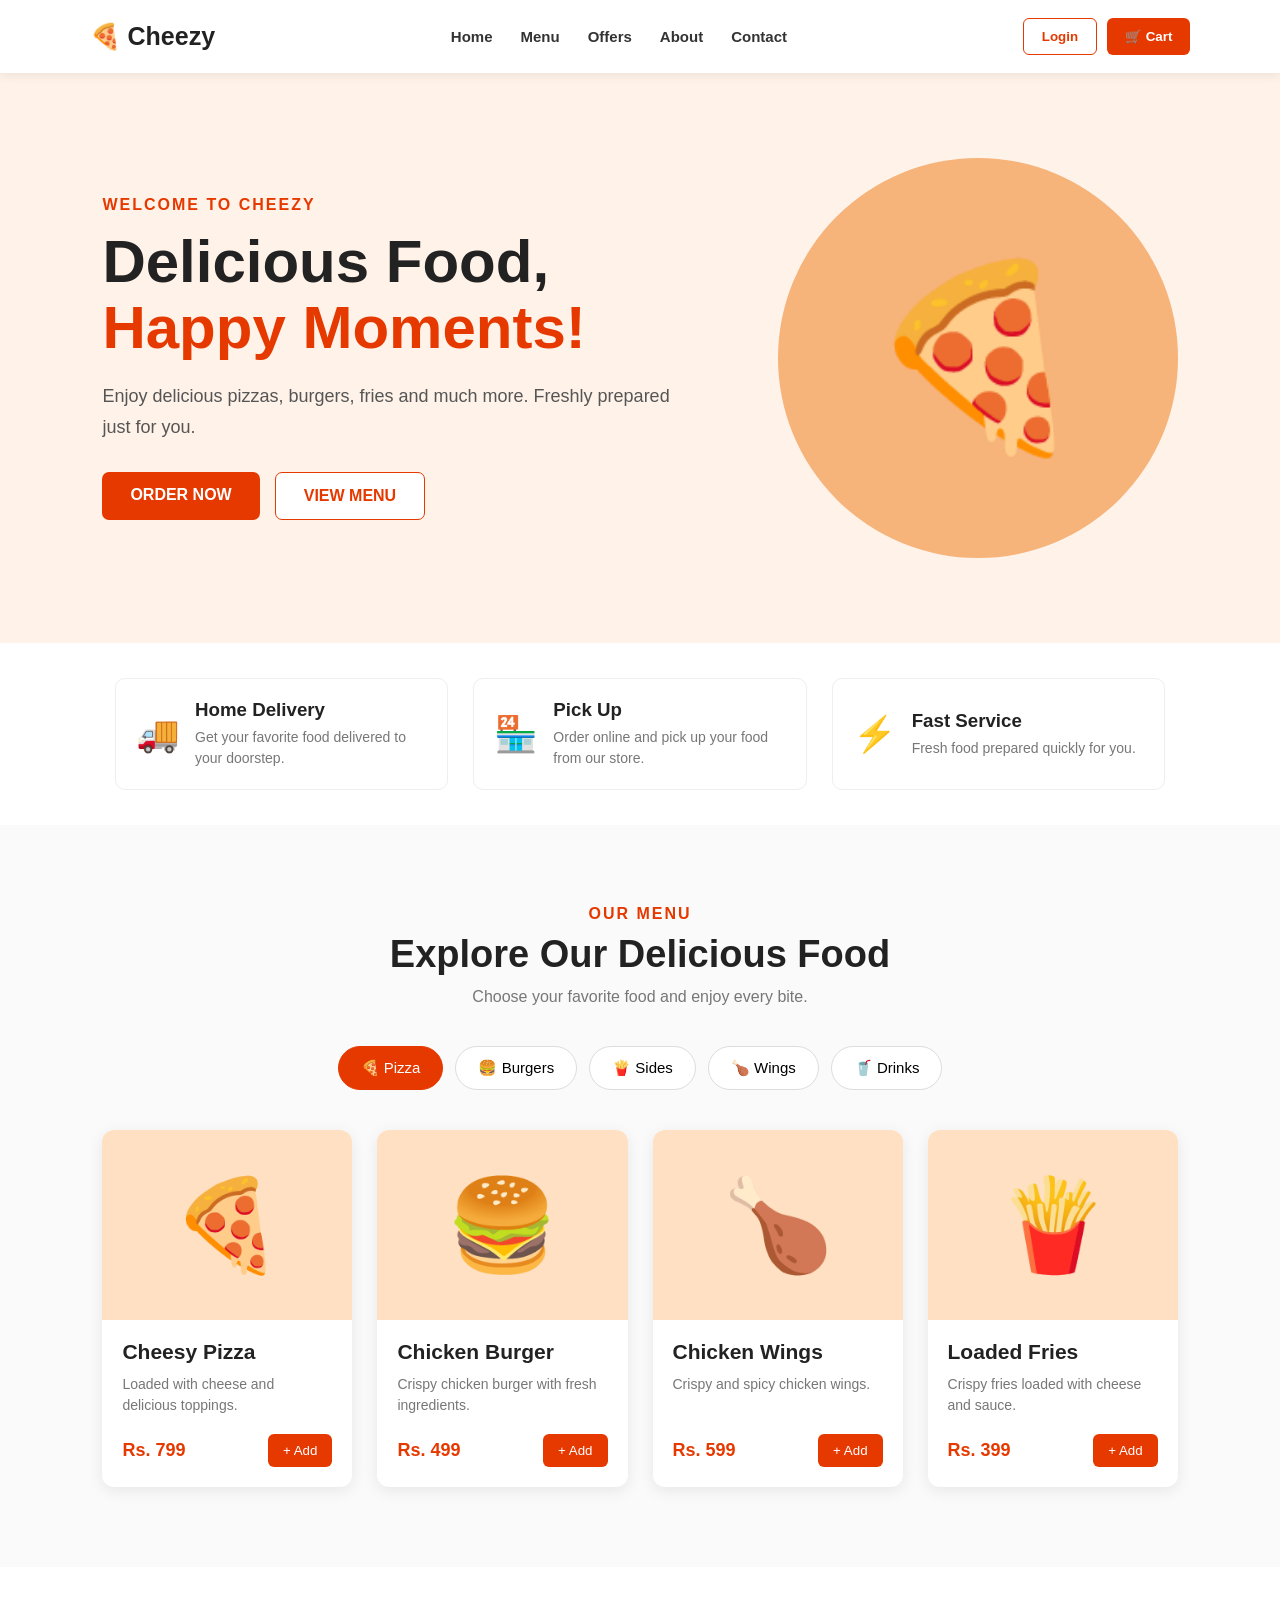
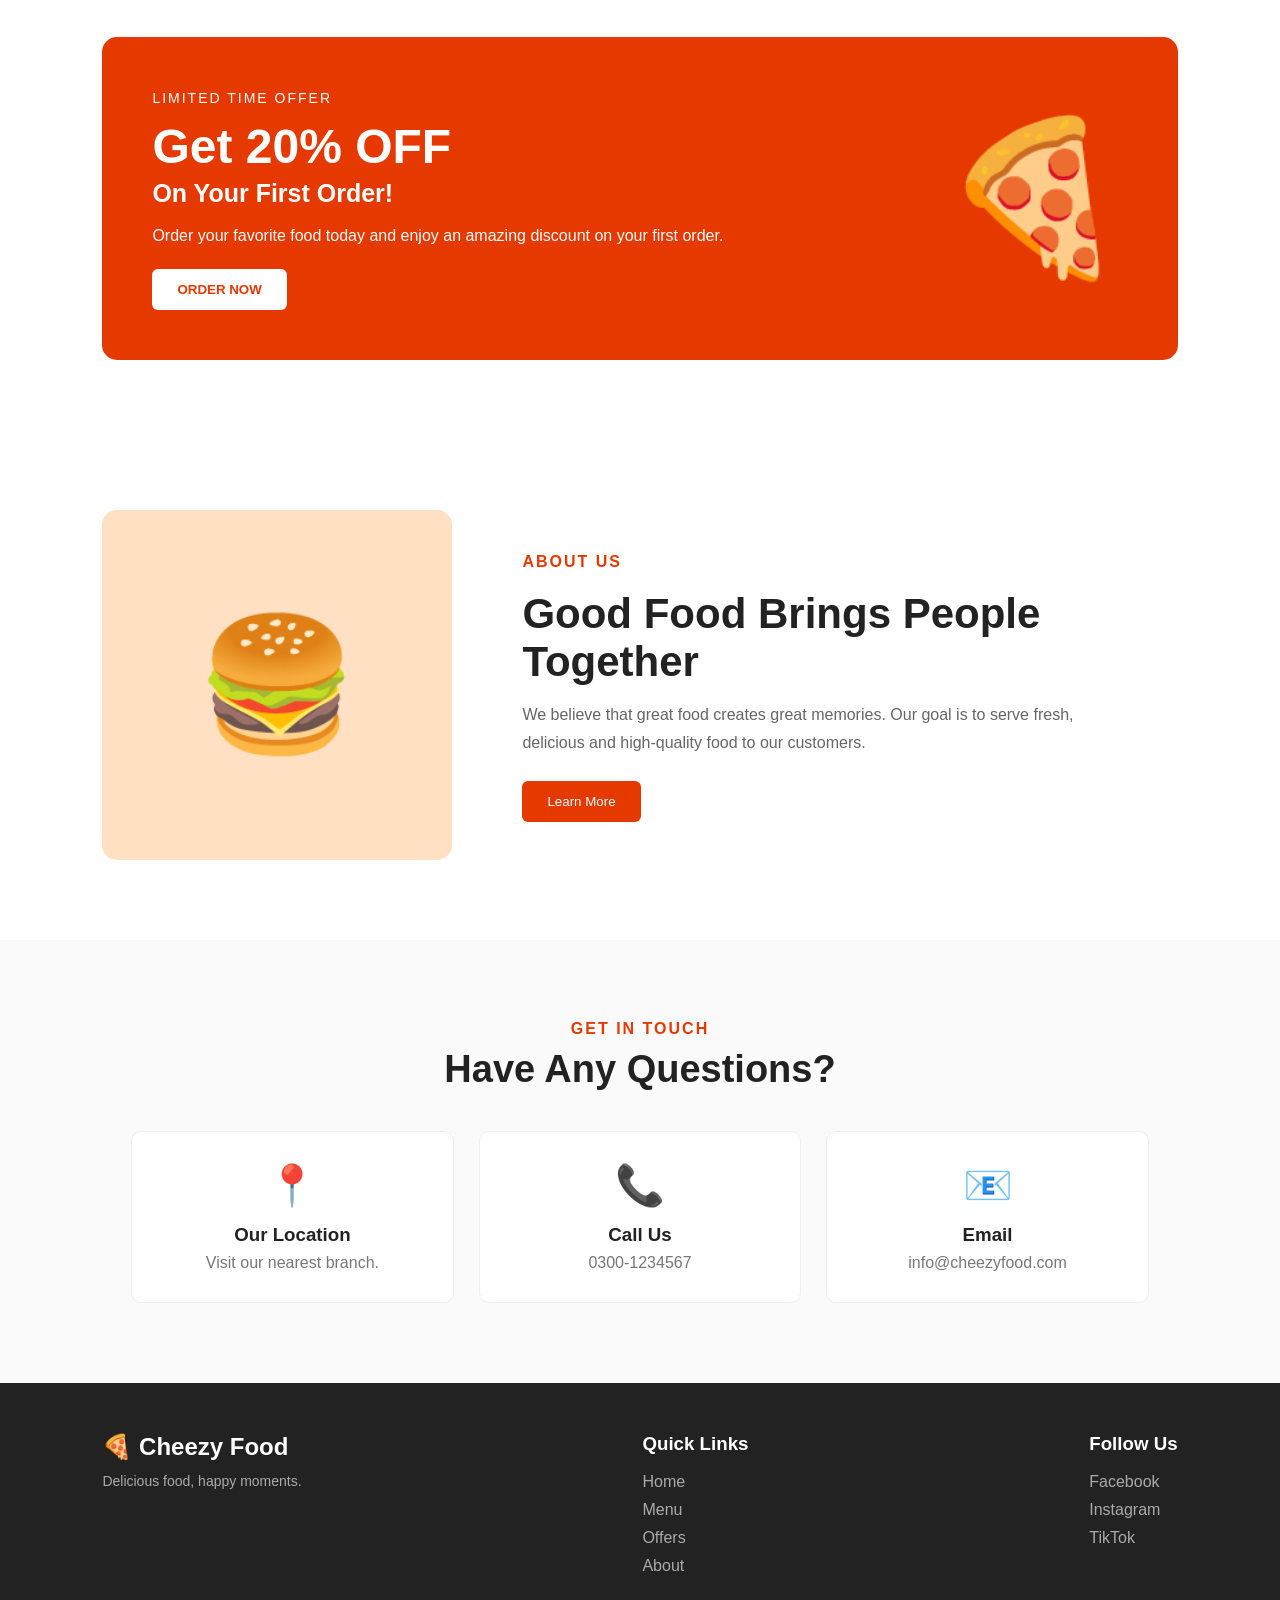
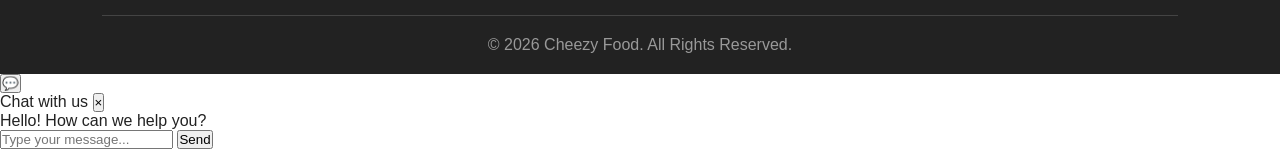
==== commit fd6e7309: "Initial commit" ====
--- a/intex.html
+++ b/intex.html
@@ -1094,6 +1094,24 @@
     </div>
 
 </div>
+<button id="chatBtn" class="chat-btn">💬</button>
+
+<div id="chatBox" class="chat-box">
+    <div class="chat-header">
+        <span>Chat with us</span>
+        <button id="closeChat">×</button>
+    </div>
+
+    <div class="chat-body">
+        <p>Hello! How can we help you?</p>
+    </div>
+
+    <div class="chat-input">
+        <input type="text" placeholder="Type your message...">
+        <button>Send</button>
+    </div>
+</div>
+
 <script src="script.js"></script> 
 </body>
 
